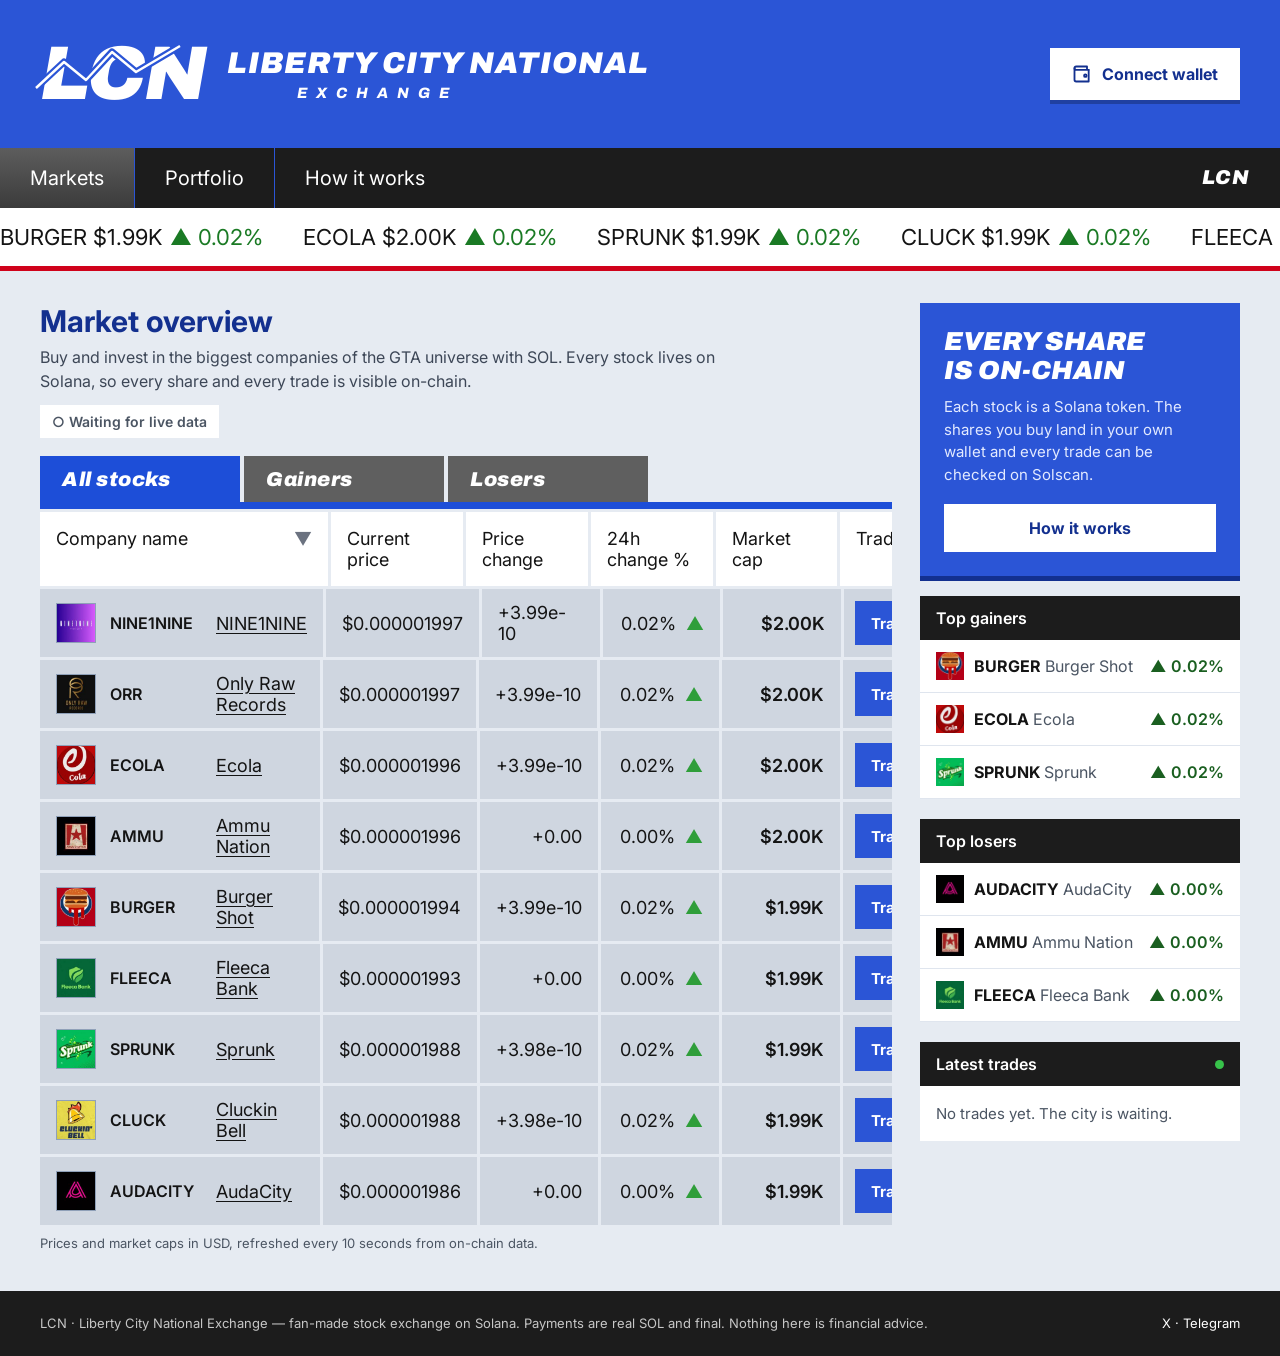
==== index.html @ c4ceb6a9 "LCN – Liberty City National Exchange: first version of the site Markets with live prices and market " ====
<!doctype html>
<html lang="en">
<head>
<meta charset="utf-8">
<meta name="viewport" content="width=device-width, initial-scale=1">
<title>LCN – Liberty City National Exchange</title>
<meta name="description" content="Buy and invest in the biggest companies of the GTA universe with SOL. Every stock lives on Solana.">
<link rel="icon" href="logos/fleeca.png">
<link rel="stylesheet" href="style.css">
</head>
<body>
<div class="page">
  <div id="chrome-top"></div>

  <div class="ticker"><div class="ticker-track" id="ticker"></div></div>

  <main>
    <!-- Market list -->
    <div class="layout" id="list-view">
      <section class="col-main">
        <div style="margin-bottom:18px;display:flex;flex-wrap:wrap;justify-content:space-between;align-items:flex-end;gap:12px">
          <div>
            <h1 class="title">Market overview</h1>
            <p class="lead">Buy and invest in the biggest companies of the GTA universe with SOL. Every stock lives on Solana, so every share and every trade is visible on-chain.</p>
          </div>
          <span class="status" id="status">○ Waiting for live data</span>
        </div>
        <div class="tabs" role="tablist">
          <button type="button" class="tab active" data-tab="all" role="tab">All stocks</button>
          <button type="button" class="tab" data-tab="up" role="tab">Gainers</button>
          <button type="button" class="tab" data-tab="down" role="tab">Losers</button>
        </div>
        <div class="tabbar"></div>
        <div class="scroll">
          <div class="table">
            <div class="trow">
              <div class="th" style="display:flex;justify-content:space-between">Company name <span style="color:#6b7280" aria-hidden="true">▼</span></div>
              <div class="th">Current price</div>
              <div class="th">Price change</div>
              <div class="th">24h change %</div>
              <div class="th">Market cap</div>
              <div class="th">Trade</div>
            </div>
            <div id="rows" style="display:flex;flex-direction:column;gap:3px"></div>
          </div>
        </div>
        <p class="note">Prices and market caps in USD, refreshed every 10 seconds from on-chain data.</p>
      </section>

      <aside class="col-side">
        <div class="promo">
          <div class="arch" style="font-size:26px;line-height:1.1">EVERY SHARE<br>IS ON-CHAIN</div>
          <p>Each stock is a Solana token. The shares you buy land in your own wallet and every trade can be checked on Solscan.</p>
          <a href="how-it-works.html">How it works</a>
        </div>
        <div class="panel"><div class="panel-head">Top gainers</div><div id="gainers"></div></div>
        <div class="panel"><div class="panel-head">Top losers</div><div id="losers"></div></div>
        <div class="panel"><div class="panel-head">Latest trades <span class="dot" aria-hidden="true"></span></div><div class="panel-empty">No trades yet. The city is waiting.</div></div>
      </aside>
    </div>

    <!-- Stock detail -->
    <div id="detail-view" class="hidden">
      <button type="button" class="back" id="back">← Back to markets</button>
      <div class="stock-head">
        <img id="d-img" src="" alt="">
        <div style="flex:1 1 260px;min-width:0">
          <div style="display:flex;align-items:baseline;gap:14px;flex-wrap:wrap">
            <h1 class="arch" style="margin:0;font-size:40px;color:var(--blue-dark)" id="d-sym"></h1>
            <span style="font-size:22px" id="d-name"></span>
          </div>
          <div style="margin-top:6px;font-size:14px;color:var(--muted2)">Listed on LCN · traded on pump.fun</div>
        </div>
        <div style="text-align:right">
          <div style="font-size:34px;font-weight:700" id="d-price"></div>
          <div style="font-size:18px;font-weight:600" id="d-chg"></div>
        </div>
      </div>

      <div class="layout">
        <section class="col-main" style="display:flex;flex-direction:column;gap:24px">
          <div class="panel">
            <div class="chart-bar">
              <span>Share price (USD)</span>
              <div style="display:flex;gap:4px" id="ranges"></div>
            </div>
            <div class="chart-box">
              <div class="chart-label" style="top:22px" id="c-hi"></div>
              <div class="chart-label" style="bottom:40px" id="c-lo"></div>
              <svg viewBox="0 0 800 300" width="100%" height="300" preserveAspectRatio="none" role="img" aria-label="Share price chart">
                <g stroke="#d3dae4" stroke-width="1">
                  <line x1="0" y1="60" x2="800" y2="60"/><line x1="0" y1="120" x2="800" y2="120"/><line x1="0" y1="180" x2="800" y2="180"/><line x1="0" y1="240" x2="800" y2="240"/>
                  <line x1="160" y1="0" x2="160" y2="300"/><line x1="320" y1="0" x2="320" y2="300"/><line x1="480" y1="0" x2="480" y2="300"/><line x1="640" y1="0" x2="640" y2="300"/>
                </g>
                <polygon id="c-area" fill="#2b55d6" fill-opacity="0.12" points=""/>
                <polyline id="c-line" fill="none" stroke="#2b55d6" stroke-width="3" stroke-linejoin="round" vector-effect="non-scaling-stroke" points=""/>
              </svg>
              <div class="chart-foot"><span id="c-from"></span><span id="c-note"></span><span>now</span></div>
            </div>
          </div>

          <div class="panel">
            <div class="panel-head">On-chain</div>
            <div style="padding:16px;display:flex;flex-direction:column;gap:12px">
              <div style="font-size:13px;color:var(--muted)">Token address (CA)</div>
              <div class="ca-row"><code id="d-ca"></code><button type="button" id="copy">Copy</button></div>
              <div style="display:flex;gap:8px;flex-wrap:wrap">
                <a class="dark-link" id="d-solscan" target="_blank" rel="noopener">View on Solscan</a>
                <a class="dark-link" id="d-pump" target="_blank" rel="noopener">View on pump.fun</a>
              </div>
            </div>
          </div>
        </section>

        <aside class="col-side">
          <div class="panel">
            <div class="trade-tabs">
              <button type="button" class="trade-tab buy active" data-side="buy">BUY</button>
              <button type="button" class="trade-tab sell" data-side="sell">SELL</button>
            </div>
            <div class="trade-body">
              <div style="display:flex;justify-content:space-between;font-size:14px;color:var(--muted)"><span>You own</span><b style="color:var(--ink)" id="t-owned">Connect your wallet</b></div>
              <label for="t-amount" style="font-weight:600;font-size:15px" id="t-label">Amount to spend (SOL)</label>
              <input id="t-amount" class="input" type="text" inputmode="decimal" placeholder="0">
              <div class="quick" id="t-quick"></div>
              <button type="button" class="cta" id="t-cta">BUY</button>
              <span style="font-size:13px;color:var(--muted2)" id="t-hint">Connect Phantom to trade.</span>
            </div>
          </div>
          <div class="stats">
            <div class="stat"><small>Market cap</small><b id="d-mcap"></b></div>
            <div class="stat"><small>24h change</small><b id="d-chg2"></b></div>
          </div>
        </aside>
      </div>
    </div>
  </main>

  <div id="chrome-bottom"></div>
</div>

<script src="app.js"></script>
<script>
renderChrome('markets');

const RANGES = {
  '1H': { tf: 'minute', agg: 1, limit: 60, ms: 3600e3, label: '1 hour ago' },
  '1D': { tf: 'minute', agg: 15, limit: 96, ms: 86400e3, label: '24 hours ago' },
  '1W': { tf: 'hour', agg: 4, limit: 42, ms: 7 * 86400e3, label: '7 days ago' }
};
const state = { tab: 'all', selected: null, range: '1D', candles: [], side: 'buy', tradeMsg: '' };
const pools = {};
const $ = (id) => document.getElementById(id);

// ---------- market list ----------
function renderList() {
  let list = STOCKS.map((st) => {
    const d = LCN.data(st);
    return { st, d, fluct: d.price - d.price / (1 + d.chg / 100) };
  });
  if (state.tab === 'all') list.sort((a, b) => b.d.mcap - a.d.mcap);
  if (state.tab === 'up') list = list.filter((x) => x.d.chg > 0).sort((a, b) => b.d.chg - a.d.chg);
  if (state.tab === 'down') list = list.filter((x) => x.d.chg < 0).sort((a, b) => a.d.chg - b.d.chg);
  $('rows').innerHTML = list.length ? list.map(({ st, d, fluct }) => `
    <div class="trow body">
      <div class="td name"><img class="logo" src="${st.img}" alt=""><span class="sym">${st.sym}</span><button type="button" class="linkbtn" data-open="${st.ca}">${st.name}</button></div>
      <div class="td">${fmtPrice(d.price)}</div>
      <div class="td">${(fluct >= 0 ? '+' : '') + (Math.abs(fluct) < 0.01 ? fluct.toPrecision(3) : fluct.toFixed(4))}</div>
      <div class="td"><span>${fmtPct(d.chg)}</span><span style="color:${d.chg >= 0 ? '#2f9e3a' : '#d0021b'}" aria-hidden="true">${d.chg >= 0 ? '▲' : '▼'}</span></div>
      <div class="td" style="font-weight:600">${fmtUsd(d.mcap)}</div>
      <div class="td" style="justify-content:center;padding:8px"><button type="button" class="btn-blue" data-open="${st.ca}">Trade</button></div>
    </div>`).join('') : '<div class="td" style="justify-content:center;padding:28px;color:var(--muted)">No stocks in this list right now.</div>';

  const tick = STOCKS.map((st) => {
    const d = LCN.data(st);
    return `<span style="display:inline-flex;gap:8px;align-items:baseline"><span>${st.sym} ${fmtUsd(d.mcap)}</span><span style="color:${d.chg >= 0 ? '#1a7a24' : '#c4121f'}">${d.chg >= 0 ? '▲' : '▼'} ${Math.abs(d.chg).toFixed(2)}%</span></span>`;
  }).join('');
  $('ticker').innerHTML = tick + tick;

  const byChg = STOCKS.map((st) => ({ st, d: LCN.data(st) })).sort((a, b) => b.d.chg - a.d.chg);
  const side = (x) => `<div class="panel-row"><span style="display:flex;align-items:center;gap:10px;min-width:0"><img src="${x.st.img}" alt="" style="width:28px;height:28px;object-fit:cover"><span><b>${x.st.sym}</b> <span style="color:var(--muted2)">${x.st.name}</span></span></span><span style="color:${x.d.chg >= 0 ? 'var(--up)' : 'var(--down)'};font-weight:600;white-space:nowrap">${x.d.chg >= 0 ? '▲' : '▼'} ${Math.abs(x.d.chg).toFixed(2)}%</span></div>`;
  $('gainers').innerHTML = byChg.slice(0, 3).map(side).join('');
  $('losers').innerHTML = byChg.slice(-3).reverse().map(side).join('');

  const st = $('status');
  if (LCN.liveAt) { st.textContent = '● Live · updated ' + LCN.liveAt.toLocaleTimeString(); st.classList.add('live'); }
}

// ---------- stock detail ----------
async function loadChart() {
  const ca = state.selected;
  const r = RANGES[state.range];
  if (!ca) return;
  try {
    const G = 'https://api.geckoterminal.com/api/v2/networks/solana/';
    if (!pools[ca]) {
      const p = await (await fetch(G + 'tokens/' + ca + '/pools')).json();
      pools[ca] = p.data[0].attributes.address;
    }
    const o = await (await fetch(G + 'pools/' + pools[ca] + '/ohlcv/' + r.tf + '?aggregate=' + r.agg + '&limit=' + r.limit + '&token=base')).json();
    if (state.selected !== ca) return;
    state.candles = o.data.attributes.ohlcv_list.map((c) => [c[0] * 1000, c[4]]).reverse();
    renderDetail();
  } catch (e) { /* keep flat line */ }
}

function drawChart(price) {
  const r = RANGES[state.range];
  const now = Date.now(), start = now - r.ms;
  const inRange = state.candles.filter((c) => c[0] >= start);
  const before = state.candles.filter((c) => c[0] < start).pop();
  const first = before ? before[1] : (inRange.length ? inRange[0][1] : price);
  // a coin nobody traded still gets a flat line at its current price
  const pts = [[start, first]].concat(inRange, [[now, isNaN(price) ? first : price]]);
  const ys = pts.map((p) => p[1]);
  const hi = Math.max(...ys), lo = Math.min(...ys);
  const pad = (hi - lo) || hi * 0.02 || 1e-9;
  const top = hi + pad * 0.25, bottom = lo - pad * 0.25;
  const xy = pts.map((p) => [((p[0] - start) / r.ms) * 800, 285 - ((p[1] - bottom) / (top - bottom)) * 270]);
  const steps = [];
  xy.forEach((p, i) => { if (i) steps.push([p[0], xy[i - 1][1]]); steps.push(p); });
  const line = steps.map((p) => p[0].toFixed(1) + ',' + p[1].toFixed(1)).join(' ');
  $('c-line').setAttribute('points', line);
  $('c-area').setAttribute('points', '0,300 ' + line + ' 800,300');
  $('c-hi').textContent = 'High ' + fmtPrice(hi);
  $('c-lo').textContent = 'Low ' + fmtPrice(lo);
  $('c-from').textContent = r.label;
  $('c-note').textContent = inRange.length ? '' : 'No trades in this period, price unchanged';
}

function renderDetail() {
  const st = STOCKS.find((x) => x.ca === state.selected);
  if (!st) return;
  const d = LCN.data(st);
  $('d-img').src = st.img;
  $('d-sym').textContent = st.sym;
  $('d-name').textContent = st.name;
  $('d-price').textContent = fmtPrice(d.price);
  $('d-chg').textContent = fmtPct(d.chg, true) + ' (24h)';
  $('d-chg').style.color = d.chg >= 0 ? 'var(--up)' : 'var(--down)';
  $('d-mcap').textContent = fmtUsd(d.mcap);
  $('d-chg2').textContent = fmtPct(d.chg, true);
  $('d-ca').textContent = st.ca;
  $('d-solscan').href = 'https://solscan.io/token/' + st.ca;
  $('d-pump').href = 'https://pump.fun/coin/' + st.ca;
  $('ranges').innerHTML = Object.keys(RANGES).map((k) => `<button type="button" class="range${k === state.range ? ' active' : ''}" data-range="${k}">${k}</button>`).join('');
  drawChart(d.price);

  const buy = state.side === 'buy';
  document.querySelectorAll('.trade-tab').forEach((b) => b.classList.toggle('active', b.dataset.side === state.side));
  $('t-label').textContent = buy ? 'Amount to spend (SOL)' : 'Amount to sell (' + st.sym + ')';
  $('t-quick').innerHTML = (buy ? ['0.1', '0.5', '1', '5'] : ['25%', '50%', '75%', 'MAX']).map((q) => `<button type="button" data-quick="${q}">${q}</button>`).join('');
  $('t-cta').textContent = (buy ? 'BUY ' : 'SELL ') + st.sym;
  $('t-cta').classList.toggle('sell', !buy);
  $('t-owned').textContent = LCN.wallet ? '— ' + st.sym : 'Connect your wallet';
  $('t-hint').textContent = state.tradeMsg || (LCN.wallet ? 'You sign the trade in Phantom. Shares land in your wallet.' : 'Connect Phantom to trade.');
}

function openStock(ca) {
  state.selected = ca; state.candles = []; state.tradeMsg = '';
  $('list-view').classList.add('hidden');
  $('detail-view').classList.remove('hidden');
  $('copy').textContent = 'Copy';
  history.replaceState(null, '', '#' + ca);
  window.scrollTo(0, 0);
  renderDetail();
  loadChart();
}
function closeStock() {
  state.selected = null;
  $('detail-view').classList.add('hidden');
  $('list-view').classList.remove('hidden');
  history.replaceState(null, '', location.pathname);
  renderList();
}

document.addEventListener('click', (e) => {
  const t = e.target.closest('button');
  if (!t) return;
  if (t.dataset.tab) {
    state.tab = t.dataset.tab;
    document.querySelectorAll('.tab').forEach((b) => b.classList.toggle('active', b === t));
    renderList();
  }
  if (t.dataset.open) openStock(t.dataset.open);
  if (t.id === 'back') closeStock();
  if (t.dataset.range) { state.range = t.dataset.range; state.candles = []; renderDetail(); loadChart(); }
  if (t.dataset.side) { state.side = t.dataset.side; renderDetail(); }
  if (t.dataset.quick && /^[\d.]+$/.test(t.dataset.quick)) $('t-amount').value = t.dataset.quick;
  if (t.id === 'copy') { navigator.clipboard && navigator.clipboard.writeText($('d-ca').textContent); t.textContent = 'Copied'; }
  if (t.id === 't-cta') {
    if (!LCN.wallet) toggleWallet();
    else { state.tradeMsg = 'Trading opens soon on LCN.'; renderDetail(); }
  }
});

LCN.onUpdate(() => { renderList(); if (state.selected) renderDetail(); });
renderList();
refreshPrices();
setInterval(refreshPrices, 10000);
setInterval(() => { if (state.selected) loadChart(); }, 60000);
const fromHash = location.hash.slice(1);
if (STOCKS.some((s) => s.ca === fromHash)) openStock(fromHash);
</script>
</body>
</html>
---- style.css ----
@import url('https://fonts.googleapis.com/css2?family=Archivo:ital,wght@1,800;1,900&family=Inter:wght@400;500;600;700&display=swap');

:root {
  --blue: #2b55d6;
  --blue-dark: #13308f;
  --blue-tab: #1d4ed8;
  --red: #d0021b;
  --ink: #141414;
  --muted: #3d4757;
  --muted2: #4b5563;
  --bg: #e6ebf2;
  --cell: #cfd6e0;
  --black: #1c1c1c;
  --up: #1a5f20;
  --down: #a50d18;
}
* { box-sizing: border-box; }
body { margin: 0; background: var(--bg); color: var(--ink); font-family: Inter, Helvetica, Arial, sans-serif; }
a { color: inherit; text-decoration: none; }
button { font-family: inherit; }
.arch { font-family: Archivo, sans-serif; font-style: italic; font-weight: 900; }
.page { min-height: 100vh; display: flex; flex-direction: column; }

/* Header */
.header { background: var(--blue); padding: 36px 40px; display: flex; flex-wrap: wrap; align-items: center; justify-content: space-between; gap: 24px; }
.brand { display: flex; align-items: center; gap: 22px; color: #fff; }
.brand-mark { position: relative; font-size: 76px; line-height: 1; letter-spacing: -2px; }
.brand-mark svg { position: absolute; left: -6px; top: 6px; }
.brand-text { display: flex; flex-direction: column; gap: 6px; }
.brand-title { font-size: 30px; letter-spacing: 1px; }
.brand-sub { font-family: Archivo, sans-serif; font-style: italic; font-weight: 800; font-size: 15px; letter-spacing: 9px; padding-left: 70px; }
.wallet-btn { background: #fff; color: var(--blue-dark); border: none; padding: 0 22px; min-height: 52px; font-weight: 700; font-size: 16px; cursor: pointer; box-shadow: 0 4px 0 rgba(0,0,0,.25); display: flex; align-items: center; gap: 10px; }

/* Nav */
.nav { background: var(--black); display: flex; flex-wrap: wrap; align-items: stretch; }
.nav a { padding: 18px 30px; font-size: 20px; color: #fff; border-right: 1px solid var(--blue); }
.nav a:hover { background: #3a3a3a; }
.nav a.active { background: linear-gradient(#5d5d5d, #3b3b3b); }
.nav .nav-brand { margin-left: auto; padding: 18px 30px; font-size: 20px; color: #fff; letter-spacing: 1px; }
.redline { height: 5px; background: var(--red); }

/* Ticker */
.ticker { background: #fff; border-bottom: 5px solid var(--red); overflow: hidden; padding: 16px 0; }
.ticker-track { display: flex; gap: 40px; width: max-content; white-space: nowrap; font-size: 22px; animation: ticker 40s linear infinite; }
@keyframes ticker { from { transform: translateX(0); } to { transform: translateX(-50%); } }

main { flex: 1 0 auto; padding: 32px 40px 40px; }
.layout { display: flex; flex-wrap: wrap; gap: 28px; align-items: flex-start; }
.col-main { flex: 999 1 640px; min-width: 0; }
.col-side { flex: 1 1 320px; min-width: 0; display: flex; flex-direction: column; gap: 20px; }
h1.title { margin: 0; font-size: 30px; font-weight: 700; color: var(--blue-dark); }
.lead { margin: 6px 0 0; font-size: 16px; line-height: 1.5; color: var(--muted); max-width: 680px; }
.status { font-size: 14px; font-weight: 600; background: #fff; padding: 8px 12px; color: var(--muted2); }
.status.live { color: var(--up); }

/* Tabs */
.tabs { display: flex; gap: 4px; flex-wrap: wrap; }
.tab { min-width: 200px; min-height: 46px; padding: 0 22px; border: none; cursor: pointer; text-align: left; font-family: Archivo, sans-serif; font-style: italic; font-weight: 900; font-size: 20px; letter-spacing: .5px; background: #5f5f5f; color: #fff; }
.tab.active { background: var(--blue-tab); }
.tabbar { height: 7px; background: var(--blue-tab); }

/* Table */
.scroll { overflow-x: auto; }
.table { min-width: 900px; display: flex; flex-direction: column; gap: 3px; padding-top: 3px; }
.trow { display: grid; grid-template-columns: 2.6fr 1.2fr 1.1fr 1.1fr 1.1fr 0.9fr; gap: 3px; }
.th { background: #fff; padding: 16px; font-size: 18px; }
.td { background: var(--cell); padding: 12px 16px; font-size: 18px; display: flex; align-items: center; justify-content: flex-end; gap: 10px; }
.td.name { justify-content: flex-start; gap: 14px; }
.trow.body:hover .td { background: #9db0c9; }
.logo { width: 40px; height: 40px; flex: 0 0 40px; object-fit: cover; border: 1px solid #8fa0b8; }
.sym { min-width: 92px; font-weight: 600; font-size: 16px; }
.linkbtn { background: none; border: none; padding: 0; min-height: 44px; font: inherit; color: var(--ink); cursor: pointer; text-align: left; text-decoration: underline; text-underline-offset: 3px; }
.btn-blue { background: var(--blue); color: #fff; border: none; font-weight: 700; font-size: 15px; padding: 0 16px; min-height: 44px; cursor: pointer; }
.note { margin: 10px 0 0; font-size: 13px; color: var(--muted2); }

/* Panels */
.panel { background: #fff; }
.panel-head { background: var(--black); color: #fff; padding: 12px 16px; font-weight: 600; font-size: 16px; display: flex; justify-content: space-between; align-items: center; }
.panel-row { display: flex; justify-content: space-between; align-items: center; gap: 10px; padding: 12px 16px; border-bottom: 1px solid #dfe5ee; font-size: 16px; }
.panel-empty { padding: 18px 16px; font-size: 15px; color: var(--muted2); }
.promo { background: var(--blue); color: #fff; padding: 24px; box-shadow: 0 5px 0 var(--blue-dark); }
.promo p { margin: 12px 0 18px; font-size: 15px; line-height: 1.5; color: #e3eaff; }
.promo a { display: block; text-align: center; background: #fff; color: var(--blue-dark); font-weight: 700; font-size: 16px; padding: 14px; }
.dot { width: 9px; height: 9px; border-radius: 50%; background: #37c24a; }

/* Detail */
.hidden { display: none !important; }
.back { background: none; border: none; padding: 8px 0; min-height: 44px; color: var(--blue-tab); font-weight: 600; font-size: 16px; cursor: pointer; }
.stock-head { background: #fff; padding: 22px 24px; display: flex; flex-wrap: wrap; align-items: center; gap: 22px; margin: 8px 0 24px; }
.stock-head img { width: 76px; height: 76px; object-fit: cover; border: 1px solid #8fa0b8; }
.chart-bar { display: flex; flex-wrap: wrap; justify-content: space-between; align-items: center; gap: 10px; background: var(--black); padding: 8px 8px 8px 16px; color: #fff; font-weight: 600; }
.range { min-width: 52px; min-height: 40px; border: none; cursor: pointer; font-weight: 600; font-size: 14px; background: #4a4a4a; color: #fff; }
.range.active { background: var(--blue-tab); }
.chart-box { position: relative; padding: 18px 18px 10px; background: #f4f6fa; }
.chart-label { position: absolute; left: 26px; font-size: 13px; color: var(--muted); background: rgba(255,255,255,.85); padding: 2px 6px; }
.chart-foot { display: flex; justify-content: space-between; font-size: 13px; color: var(--muted2); padding-top: 6px; }
.trade-tabs { display: grid; grid-template-columns: repeat(2, minmax(0, 1fr)); }
.trade-tab { min-height: 54px; border: none; cursor: pointer; font-family: Archivo, sans-serif; font-style: italic; font-weight: 900; font-size: 20px; background: #5f5f5f; color: #fff; }
.trade-tab.buy.active { background: #1a7a24; }
.trade-tab.sell.active { background: #c4121f; }
.trade-body { padding: 20px; display: flex; flex-direction: column; gap: 14px; }
.input { width: 100%; border: 2px solid #8fa0b8; background: #fff; padding: 12px 14px; font: 600 20px Inter, sans-serif; color: var(--ink); }
.input:focus { outline: none; border-color: var(--blue); }
.quick { display: flex; flex-wrap: wrap; gap: 6px; }
.quick button { flex: 1 1 60px; min-height: 44px; border: 2px solid #8fa0b8; background: #fff; font-weight: 600; font-size: 14px; color: var(--ink); cursor: pointer; }
.cta { min-height: 56px; border: none; cursor: pointer; font-family: Archivo, sans-serif; font-style: italic; font-weight: 900; font-size: 22px; color: #fff; background: #1a7a24; box-shadow: 0 5px 0 #0d4413; }
.cta.sell { background: #c4121f; box-shadow: 0 5px 0 #7a0010; }
.stats { display: grid; grid-template-columns: repeat(2, minmax(0, 1fr)); gap: 3px; }
.stat { background: #fff; padding: 14px 16px; }
.stat small { display: block; font-size: 13px; color: var(--muted); }
.stat b { font-size: 20px; }
.ca-row { display: flex; gap: 6px; }
.ca-row code { flex: 1 1 auto; min-width: 0; background: #eef2f8; padding: 12px; font-size: 14px; overflow: hidden; text-overflow: ellipsis; white-space: nowrap; }
.ca-row button { min-width: 76px; border: 2px solid #8fa0b8; background: #fff; cursor: pointer; font-weight: 600; font-size: 14px; color: var(--blue-dark); }
.dark-link { flex: 1 1 160px; text-align: center; background: var(--black); color: #fff; font-weight: 700; font-size: 15px; padding: 13px; }

/* How it works / portfolio */
.card { background: #fff; padding: 32px; }
.steps { display: grid; grid-template-columns: repeat(auto-fit, minmax(240px, 1fr)); gap: 3px; padding-top: 3px; }
.step { background: #fff; padding: 26px 24px; display: flex; flex-direction: column; gap: 12px; }
.step .n { width: 52px; height: 52px; display: flex; align-items: center; justify-content: center; background: var(--blue); color: #fff; font-size: 26px; }
.step h2 { margin: 0; font-size: 21px; color: var(--blue-dark); }
.step p, .faq p { margin: 0; font-size: 16px; line-height: 1.6; color: #2b2f36; }
.faq-item { padding: 18px 20px; border-bottom: 3px solid var(--bg); }
.faq-item h3 { margin: 0 0 6px; font-size: 17px; }
.flow { display: flex; flex-wrap: wrap; align-items: center; gap: 14px; }
.flow > div { flex: 1 1 200px; padding: 18px 20px; text-align: center; }
.kpis { display: grid; grid-template-columns: repeat(auto-fit, minmax(220px, 1fr)); gap: 3px; }
.kpi { background: #fff; padding: 18px 20px; }
.kpi small { font-size: 14px; color: var(--muted); }
.kpi b { display: block; font-size: 28px; margin-top: 4px; }
.kpi.blue { background: var(--blue); color: #fff; }
.kpi.blue small { color: #e3eaff; }

footer { background: var(--black); color: #c7c7c7; padding: 22px 40px; font-size: 13px; line-height: 1.6; display: flex; flex-wrap: wrap; justify-content: space-between; gap: 12px; }

/* Modal */
.modal { position: fixed; inset: 0; background: rgba(10,20,50,.6); display: flex; align-items: center; justify-content: center; padding: 20px; z-index: 50; }
.modal-box { background: #fff; width: 100%; max-width: 440px; box-shadow: 0 8px 0 var(--blue-dark); }
.modal-head { background: var(--blue); color: #fff; padding: 14px 14px 14px 20px; display: flex; justify-content: space-between; align-items: center; font-size: 22px; }
.modal-head button { width: 44px; height: 44px; border: none; background: transparent; color: #fff; cursor: pointer; }
.modal-body { padding: 22px 20px 24px; display: flex; flex-direction: column; gap: 16px; }
.modal-body a { display: block; text-align: center; background: #ab9ff2; color: var(--ink); font-weight: 700; font-size: 17px; padding: 15px; }

@media (max-width: 640px) {
  .header, main, footer { padding-left: 18px; padding-right: 18px; }
  .brand-mark { font-size: 56px; }
  .brand-title { font-size: 22px; }
  .brand-sub { padding-left: 40px; }
  .nav a { padding: 14px 18px; font-size: 17px; }
}
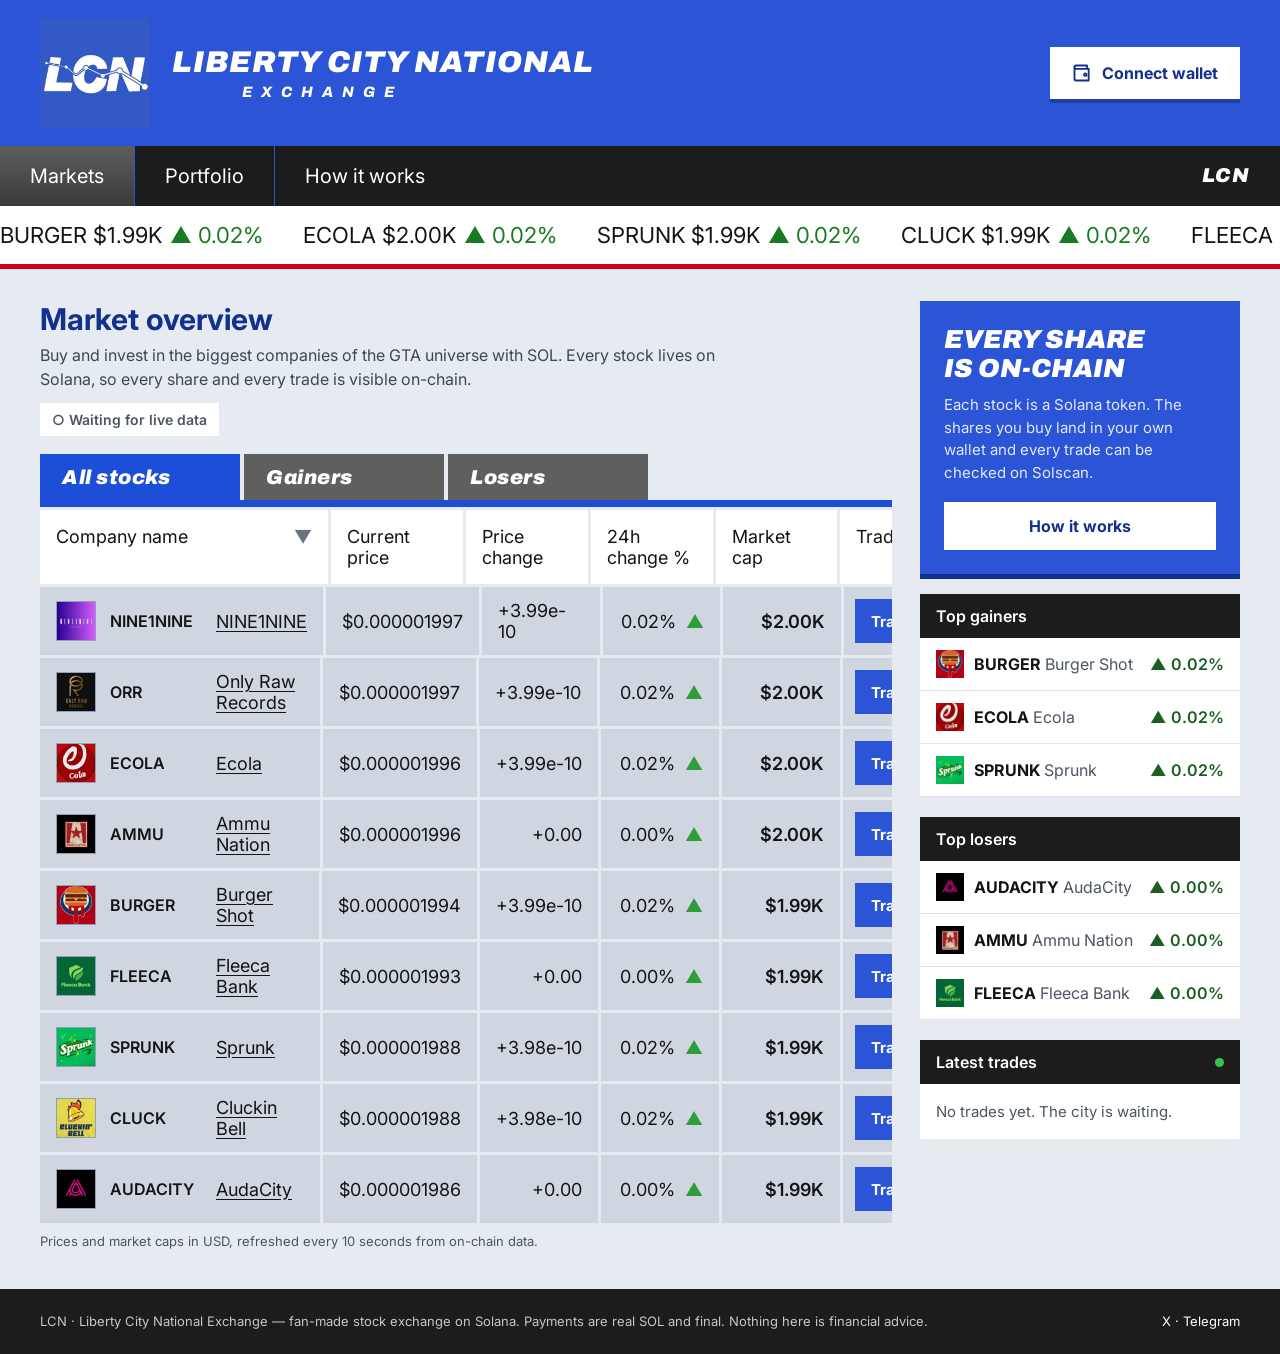
==== commit e6ae177b: "Use the LCN logo in the header and as the site icon Co-Authored-By: Claude Opus 5.5 <noreply@anthrop" ====
--- a/index.html
+++ b/index.html
@@ -5,7 +5,9 @@
 <meta name="viewport" content="width=device-width, initial-scale=1">
 <title>LCN – Liberty City National Exchange</title>
 <meta name="description" content="Buy and invest in the biggest companies of the GTA universe with SOL. Every stock lives on Solana.">
-<link rel="icon" href="logos/fleeca.png">
+<link rel="icon" href="logos/lcn.png">
+<link rel="apple-touch-icon" href="logos/lcn.png">
+<meta property="og:image" content="logos/lcn.png">
 <link rel="stylesheet" href="style.css">
 </head>
 <body>
--- a/style.css
+++ b/style.css
@@ -24,8 +24,7 @@
 /* Header */
 .header { background: var(--blue); padding: 36px 40px; display: flex; flex-wrap: wrap; align-items: center; justify-content: space-between; gap: 24px; }
 .brand { display: flex; align-items: center; gap: 22px; color: #fff; }
-.brand-mark { position: relative; font-size: 76px; line-height: 1; letter-spacing: -2px; }
-.brand-mark svg { position: absolute; left: -6px; top: 6px; }
+.brand-logo { width: 110px; height: 110px; margin: -18px 0; display: block; }
 .brand-text { display: flex; flex-direction: column; gap: 6px; }
 .brand-title { font-size: 30px; letter-spacing: 1px; }
 .brand-sub { font-family: Archivo, sans-serif; font-style: italic; font-weight: 800; font-size: 15px; letter-spacing: 9px; padding-left: 70px; }
@@ -144,7 +143,7 @@
 
 @media (max-width: 640px) {
   .header, main, footer { padding-left: 18px; padding-right: 18px; }
-  .brand-mark { font-size: 56px; }
+  .brand-logo { width: 80px; height: 80px; margin: -12px 0; }
   .brand-title { font-size: 22px; }
   .brand-sub { padding-left: 40px; }
   .nav a { padding: 14px 18px; font-size: 17px; }
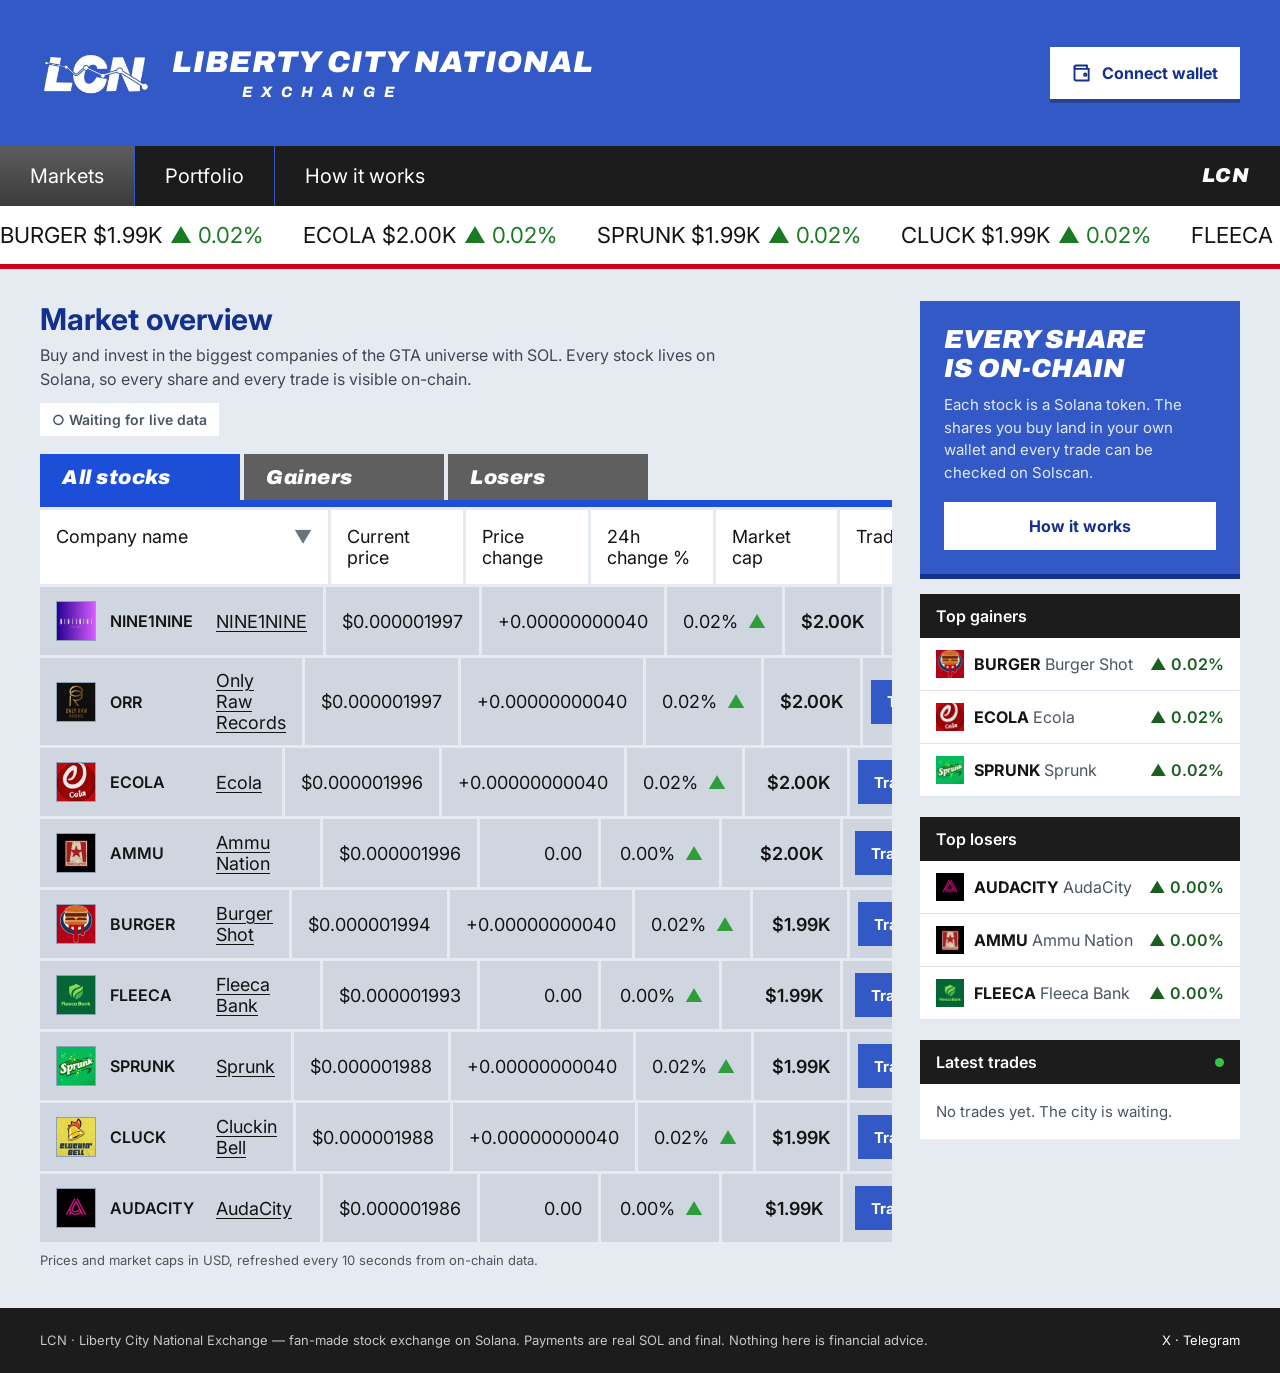
==== commit f13789dc: "Fix mobile layout, match header blue to the logo, readable price changes - Phone: compact header, sc" ====
--- a/index.html
+++ b/index.html
@@ -34,7 +34,7 @@
         </div>
         <div class="tabbar"></div>
         <div class="scroll">
-          <div class="table">
+          <div class="table stocks">
             <div class="trow">
               <div class="th" style="display:flex;justify-content:space-between">Company name <span style="color:#6b7280" aria-hidden="true">▼</span></div>
               <div class="th">Current price</div>
@@ -94,8 +94,8 @@
                   <line x1="0" y1="60" x2="800" y2="60"/><line x1="0" y1="120" x2="800" y2="120"/><line x1="0" y1="180" x2="800" y2="180"/><line x1="0" y1="240" x2="800" y2="240"/>
                   <line x1="160" y1="0" x2="160" y2="300"/><line x1="320" y1="0" x2="320" y2="300"/><line x1="480" y1="0" x2="480" y2="300"/><line x1="640" y1="0" x2="640" y2="300"/>
                 </g>
-                <polygon id="c-area" fill="#2b55d6" fill-opacity="0.12" points=""/>
-                <polyline id="c-line" fill="none" stroke="#2b55d6" stroke-width="3" stroke-linejoin="round" vector-effect="non-scaling-stroke" points=""/>
+                <polygon id="c-area" fill="#3359c6" fill-opacity="0.12" points=""/>
+                <polyline id="c-line" fill="none" stroke="#3359c6" stroke-width="3" stroke-linejoin="round" vector-effect="non-scaling-stroke" points=""/>
               </svg>
               <div class="chart-foot"><span id="c-from"></span><span id="c-note"></span><span>now</span></div>
             </div>
@@ -167,7 +167,7 @@
     <div class="trow body">
       <div class="td name"><img class="logo" src="${st.img}" alt=""><span class="sym">${st.sym}</span><button type="button" class="linkbtn" data-open="${st.ca}">${st.name}</button></div>
       <div class="td">${fmtPrice(d.price)}</div>
-      <div class="td">${(fluct >= 0 ? '+' : '') + (Math.abs(fluct) < 0.01 ? fluct.toPrecision(3) : fluct.toFixed(4))}</div>
+      <div class="td">${fmtChange(fluct)}</div>
       <div class="td"><span>${fmtPct(d.chg)}</span><span style="color:${d.chg >= 0 ? '#2f9e3a' : '#d0021b'}" aria-hidden="true">${d.chg >= 0 ? '▲' : '▼'}</span></div>
       <div class="td" style="font-weight:600">${fmtUsd(d.mcap)}</div>
       <div class="td" style="justify-content:center;padding:8px"><button type="button" class="btn-blue" data-open="${st.ca}">Trade</button></div>
--- a/style.css
+++ b/style.css
@@ -1,7 +1,7 @@
 @import url('https://fonts.googleapis.com/css2?family=Archivo:ital,wght@1,800;1,900&family=Inter:wght@400;500;600;700&display=swap');
 
 :root {
-  --blue: #2b55d6;
+  --blue: #3359c6;
   --blue-dark: #13308f;
   --blue-tab: #1d4ed8;
   --red: #d0021b;
@@ -141,10 +141,43 @@
 .modal-body { padding: 22px 20px 24px; display: flex; flex-direction: column; gap: 16px; }
 .modal-body a { display: block; text-align: center; background: #ab9ff2; color: var(--ink); font-weight: 700; font-size: 17px; padding: 15px; }
 
-@media (max-width: 640px) {
-  .header, main, footer { padding-left: 18px; padding-right: 18px; }
-  .brand-logo { width: 80px; height: 80px; margin: -12px 0; }
-  .brand-title { font-size: 22px; }
-  .brand-sub { padding-left: 40px; }
-  .nav a { padding: 14px 18px; font-size: 17px; }
+@media (max-width: 760px) {
+  .header { padding: 14px 16px; flex-wrap: nowrap; gap: 12px; }
+  .brand { gap: 10px; min-width: 0; }
+  .brand-logo { width: 64px; height: 64px; margin: -6px 0; flex: 0 0 64px; }
+  .brand-title { font-size: 16px; letter-spacing: 0; }
+  .brand-sub { font-size: 11px; letter-spacing: 5px; padding-left: 18px; }
+  .wallet-btn { min-height: 44px; padding: 0 12px; font-size: 14px; flex: 0 0 auto; }
+  .wallet-btn svg { display: none; }
+  .nav { flex-wrap: nowrap; overflow-x: auto; }
+  .nav a { padding: 14px 16px; font-size: 16px; white-space: nowrap; }
+  .nav .nav-brand { display: none; }
+  .ticker { padding: 10px 0; }
+  .ticker-track { font-size: 16px; gap: 28px; }
+  main { padding: 20px 14px 28px; }
+  footer { padding: 18px 16px; }
+  h1.title { font-size: 24px; }
+  .tabs { flex-wrap: nowrap; gap: 3px; }
+  .tab { min-width: 0; flex: 1 1 0; font-size: 15px; padding: 0 8px; text-align: center; }
+
+  /* stock table becomes a compact list: company | 24h | market cap */
+  .stocks { min-width: 0; }
+  .stocks .trow { grid-template-columns: minmax(0, 1fr) 76px 84px; }
+  .stocks .trow > :nth-child(2), .stocks .trow > :nth-child(3), .stocks .trow > :nth-child(6) { display: none; }
+  .stocks .th { padding: 10px 8px; font-size: 13px; }
+  .stocks .th:first-child span { display: none; }
+  .stocks .td { padding: 10px 8px; font-size: 14px; gap: 4px; }
+  .table:not(.stocks) { min-width: 760px; }
+  .td.name { gap: 10px; }
+  .logo { width: 34px; height: 34px; flex-basis: 34px; }
+  .sym { display: none; }
+  .linkbtn { font-weight: 600; text-decoration: none; }
+
+  .stock-head { padding: 16px; gap: 14px; }
+  .stock-head img { width: 56px; height: 56px; }
+  .stock-head h1 { font-size: 30px !important; }
+  .stock-head > div:last-child { text-align: left !important; flex: 1 1 100%; }
+  .chart-box svg { height: 220px; }
+  .card { padding: 22px 18px; }
+  .flow svg { transform: rotate(90deg); margin: 0 auto; }
 }
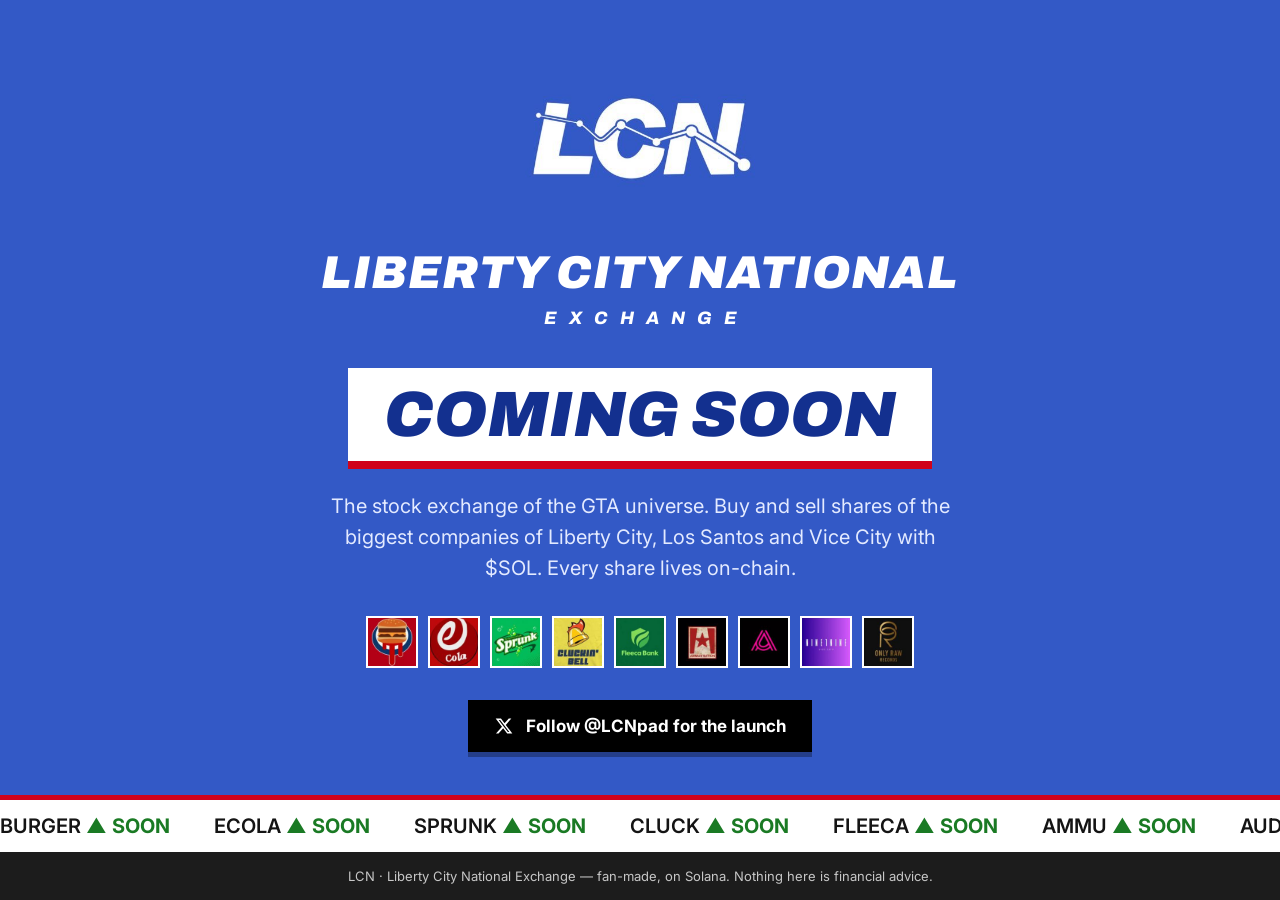
==== commit 0dd3780d: "Coming soon page at the root, full site moved to /app/ The public URL now shows a coming soon page (" ====
--- a/index.html
+++ b/index.html
@@ -3,306 +3,79 @@
 <head>
 <meta charset="utf-8">
 <meta name="viewport" content="width=device-width, initial-scale=1">
-<title>LCN – Liberty City National Exchange</title>
-<meta name="description" content="Buy and invest in the biggest companies of the GTA universe with SOL. Every stock lives on Solana.">
-<link rel="icon" href="logos/lcn.png">
-<link rel="apple-touch-icon" href="logos/lcn.png">
-<meta property="og:image" content="logos/lcn.png">
-<link rel="stylesheet" href="style.css">
+<title>LCN – Liberty City National Exchange · Coming soon</title>
+<meta name="description" content="The stock exchange of the GTA universe. Invest in the biggest companies of Liberty City, Los Santos and Vice City with $SOL. Coming soon.">
+<link rel="icon" href="lcn.png">
+<link rel="apple-touch-icon" href="lcn.png">
+<meta property="og:title" content="LCN – Liberty City National Exchange">
+<meta property="og:description" content="The stock exchange of the GTA universe. Invest in the biggest companies with $SOL. Coming soon.">
+<meta property="og:image" content="https://lcnpad.netlify.app/lcn.png">
+<meta property="og:url" content="https://lcnpad.netlify.app/">
+<meta name="twitter:card" content="summary">
+<meta name="twitter:site" content="@LCNpad">
+<link rel="preconnect" href="https://fonts.googleapis.com">
+<link href="https://fonts.googleapis.com/css2?family=Archivo:ital,wght@1,800;1,900&family=Inter:wght@400;500;600;700&display=swap" rel="stylesheet">
+<style>
+  * { box-sizing: border-box; }
+  html, body { margin: 0; height: 100%; }
+  body { background: #3359c6; color: #fff; font-family: Inter, Helvetica, Arial, sans-serif; display: flex; flex-direction: column; min-height: 100vh; }
+  a { color: inherit; text-decoration: none; }
+  .arch { font-family: Archivo, sans-serif; font-style: italic; font-weight: 900; }
+  main { flex: 1 0 auto; display: flex; flex-direction: column; align-items: center; justify-content: center; text-align: center; padding: 48px 20px 40px; gap: 18px; }
+  .logo { width: 230px; height: 230px; margin: -30px 0 -20px; }
+  .name { font-size: clamp(26px, 5vw, 46px); letter-spacing: 1px; line-height: 1.05; }
+  .sub { font-family: Archivo, sans-serif; font-style: italic; font-weight: 800; font-size: clamp(13px, 2vw, 18px); letter-spacing: 12px; padding-left: 12px; margin-top: -8px; }
+  .soon { display: inline-block; background: #fff; color: #13308f; font-size: clamp(30px, 7vw, 64px); padding: 12px 36px; box-shadow: 0 8px 0 #d0021b; margin: 22px 0 12px; animation: pulse 2.4s ease-in-out infinite; }
+  @keyframes pulse { 0%, 100% { transform: scale(1); } 50% { transform: scale(1.04); } }
+  .tag { max-width: 620px; font-size: clamp(16px, 2.2vw, 20px); line-height: 1.55; color: #e3eaff; margin: 0; }
+  .companies { display: flex; flex-wrap: wrap; justify-content: center; gap: 10px; margin: 14px 0 6px; max-width: 640px; }
+  .companies img { width: 52px; height: 52px; object-fit: cover; border: 2px solid rgba(255,255,255,.85); background: #fff; }
+  .x { display: inline-flex; align-items: center; gap: 12px; background: #000; color: #fff; font-weight: 700; font-size: 17px; padding: 15px 26px; min-height: 52px; box-shadow: 0 5px 0 rgba(0,0,0,.3); margin-top: 8px; }
+  .x:hover { background: #222; }
+  .ticker { background: #fff; color: #141414; border-top: 5px solid #d0021b; overflow: hidden; padding: 14px 0; }
+  .track { display: flex; gap: 44px; width: max-content; white-space: nowrap; font-size: 20px; font-weight: 600; animation: scroll 36s linear infinite; }
+  .track span b { color: #1a7a24; }
+  @keyframes scroll { from { transform: translateX(0); } to { transform: translateX(-50%); } }
+  footer { background: #1c1c1c; color: #c7c7c7; font-size: 13px; text-align: center; padding: 16px 20px; }
+  @media (prefers-reduced-motion: reduce) { .soon, .track { animation: none; } }
+  @media (max-width: 480px) { .logo { width: 170px; height: 170px; } .companies img { width: 42px; height: 42px; } }
+</style>
 </head>
 <body>
-<div class="page">
-  <div id="chrome-top"></div>
+<main>
+  <img class="logo" src="lcn.png" alt="LCN">
+  <div class="name arch">LIBERTY CITY NATIONAL</div>
+  <div class="sub">EXCHANGE</div>
+  <div class="soon arch">COMING SOON</div>
+  <p class="tag">The stock exchange of the GTA universe. Buy and sell shares of the biggest companies of Liberty City, Los Santos and Vice City with $SOL. Every share lives on-chain.</p>
+  <div class="companies" aria-label="Companies listing on LCN">
+    <img src="app/logos/burger.png" alt="Burger Shot">
+    <img src="app/logos/ecola.png" alt="eCola">
+    <img src="app/logos/sprunk.png" alt="Sprunk">
+    <img src="app/logos/cluck.png" alt="Cluckin' Bell">
+    <img src="app/logos/fleeca.png" alt="Fleeca Bank">
+    <img src="app/logos/ammu.png" alt="Ammu-Nation">
+    <img src="app/logos/audacity.png" alt="AudaCity">
+    <img src="app/logos/nine1nine.png" alt="NINE1NINE">
+    <img src="app/logos/orr.png" alt="Only Raw Records">
+  </div>
+  <a class="x" href="https://x.com/LCNpad" target="_blank" rel="noopener">
+    <svg width="20" height="20" viewBox="0 0 24 24" fill="currentColor" aria-hidden="true"><path d="M17.75 3h3.07l-6.7 7.66L22 21h-6.17l-4.83-6.32L5.47 21H2.4l7.17-8.2L2 3h6.33l4.37 5.77L17.75 3zm-1.08 16.2h1.7L7.4 4.73H5.58L16.67 19.2z"/></svg>
+    Follow @LCNpad for the launch
+  </a>
+</main>
 
-  <div class="ticker"><div class="ticker-track" id="ticker"></div></div>
+<div class="ticker" aria-hidden="true">
+  <div class="track" id="track"></div>
+</div>
+<footer>LCN · Liberty City National Exchange — fan-made, on Solana. Nothing here is financial advice.</footer>
 
-  <main>
-    <!-- Market list -->
-    <div class="layout" id="list-view">
-      <section class="col-main">
-        <div style="margin-bottom:18px;display:flex;flex-wrap:wrap;justify-content:space-between;align-items:flex-end;gap:12px">
-          <div>
-            <h1 class="title">Market overview</h1>
-            <p class="lead">Buy and invest in the biggest companies of the GTA universe with SOL. Every stock lives on Solana, so every share and every trade is visible on-chain.</p>
-          </div>
-          <span class="status" id="status">○ Waiting for live data</span>
-        </div>
-        <div class="tabs" role="tablist">
-          <button type="button" class="tab active" data-tab="all" role="tab">All stocks</button>
-          <button type="button" class="tab" data-tab="up" role="tab">Gainers</button>
-          <button type="button" class="tab" data-tab="down" role="tab">Losers</button>
-        </div>
-        <div class="tabbar"></div>
-        <div class="scroll">
-          <div class="table stocks">
-            <div class="trow">
-              <div class="th" style="display:flex;justify-content:space-between">Company name <span style="color:#6b7280" aria-hidden="true">▼</span></div>
-              <div class="th">Current price</div>
-              <div class="th">Price change</div>
-              <div class="th">24h change %</div>
-              <div class="th">Market cap</div>
-              <div class="th">Trade</div>
-            </div>
-            <div id="rows" style="display:flex;flex-direction:column;gap:3px"></div>
-          </div>
-        </div>
-        <p class="note">Prices and market caps in USD, refreshed every 10 seconds from on-chain data.</p>
-      </section>
-
-      <aside class="col-side">
-        <div class="promo">
-          <div class="arch" style="font-size:26px;line-height:1.1">EVERY SHARE<br>IS ON-CHAIN</div>
-          <p>Each stock is a Solana token. The shares you buy land in your own wallet and every trade can be checked on Solscan.</p>
-          <a href="how-it-works.html">How it works</a>
-        </div>
-        <div class="panel"><div class="panel-head">Top gainers</div><div id="gainers"></div></div>
-        <div class="panel"><div class="panel-head">Top losers</div><div id="losers"></div></div>
-        <div class="panel"><div class="panel-head">Latest trades <span class="dot" aria-hidden="true"></span></div><div class="panel-empty">No trades yet. The city is waiting.</div></div>
-      </aside>
-    </div>
-
-    <!-- Stock detail -->
-    <div id="detail-view" class="hidden">
-      <button type="button" class="back" id="back">← Back to markets</button>
-      <div class="stock-head">
-        <img id="d-img" src="" alt="">
-        <div style="flex:1 1 260px;min-width:0">
-          <div style="display:flex;align-items:baseline;gap:14px;flex-wrap:wrap">
-            <h1 class="arch" style="margin:0;font-size:40px;color:var(--blue-dark)" id="d-sym"></h1>
-            <span style="font-size:22px" id="d-name"></span>
-          </div>
-          <div style="margin-top:6px;font-size:14px;color:var(--muted2)">Listed on LCN · traded on pump.fun</div>
-        </div>
-        <div style="text-align:right">
-          <div style="font-size:34px;font-weight:700" id="d-price"></div>
-          <div style="font-size:18px;font-weight:600" id="d-chg"></div>
-        </div>
-      </div>
-
-      <div class="layout">
-        <section class="col-main" style="display:flex;flex-direction:column;gap:24px">
-          <div class="panel">
-            <div class="chart-bar">
-              <span>Share price (USD)</span>
-              <div style="display:flex;gap:4px" id="ranges"></div>
-            </div>
-            <div class="chart-box">
-              <div class="chart-label" style="top:22px" id="c-hi"></div>
-              <div class="chart-label" style="bottom:40px" id="c-lo"></div>
-              <svg viewBox="0 0 800 300" width="100%" height="300" preserveAspectRatio="none" role="img" aria-label="Share price chart">
-                <g stroke="#d3dae4" stroke-width="1">
-                  <line x1="0" y1="60" x2="800" y2="60"/><line x1="0" y1="120" x2="800" y2="120"/><line x1="0" y1="180" x2="800" y2="180"/><line x1="0" y1="240" x2="800" y2="240"/>
-                  <line x1="160" y1="0" x2="160" y2="300"/><line x1="320" y1="0" x2="320" y2="300"/><line x1="480" y1="0" x2="480" y2="300"/><line x1="640" y1="0" x2="640" y2="300"/>
-                </g>
-                <polygon id="c-area" fill="#3359c6" fill-opacity="0.12" points=""/>
-                <polyline id="c-line" fill="none" stroke="#3359c6" stroke-width="3" stroke-linejoin="round" vector-effect="non-scaling-stroke" points=""/>
-              </svg>
-              <div class="chart-foot"><span id="c-from"></span><span id="c-note"></span><span>now</span></div>
-            </div>
-          </div>
-
-          <div class="panel">
-            <div class="panel-head">On-chain</div>
-            <div style="padding:16px;display:flex;flex-direction:column;gap:12px">
-              <div style="font-size:13px;color:var(--muted)">Token address (CA)</div>
-              <div class="ca-row"><code id="d-ca"></code><button type="button" id="copy">Copy</button></div>
-              <div style="display:flex;gap:8px;flex-wrap:wrap">
-                <a class="dark-link" id="d-solscan" target="_blank" rel="noopener">View on Solscan</a>
-                <a class="dark-link" id="d-pump" target="_blank" rel="noopener">View on pump.fun</a>
-              </div>
-            </div>
-          </div>
-        </section>
-
-        <aside class="col-side">
-          <div class="panel">
-            <div class="trade-tabs">
-              <button type="button" class="trade-tab buy active" data-side="buy">BUY</button>
-              <button type="button" class="trade-tab sell" data-side="sell">SELL</button>
-            </div>
-            <div class="trade-body">
-              <div style="display:flex;justify-content:space-between;font-size:14px;color:var(--muted)"><span>You own</span><b style="color:var(--ink)" id="t-owned">Connect your wallet</b></div>
-              <label for="t-amount" style="font-weight:600;font-size:15px" id="t-label">Amount to spend (SOL)</label>
-              <input id="t-amount" class="input" type="text" inputmode="decimal" placeholder="0">
-              <div class="quick" id="t-quick"></div>
-              <button type="button" class="cta" id="t-cta">BUY</button>
-              <span style="font-size:13px;color:var(--muted2)" id="t-hint">Connect Phantom to trade.</span>
-            </div>
-          </div>
-          <div class="stats">
-            <div class="stat"><small>Market cap</small><b id="d-mcap"></b></div>
-            <div class="stat"><small>24h change</small><b id="d-chg2"></b></div>
-          </div>
-        </aside>
-      </div>
-    </div>
-  </main>
-
-  <div id="chrome-bottom"></div>
-</div>
-
-<script src="app.js"></script>
 <script>
-renderChrome('markets');
-
-const RANGES = {
-  '1H': { tf: 'minute', agg: 1, limit: 60, ms: 3600e3, label: '1 hour ago' },
-  '1D': { tf: 'minute', agg: 15, limit: 96, ms: 86400e3, label: '24 hours ago' },
-  '1W': { tf: 'hour', agg: 4, limit: 42, ms: 7 * 86400e3, label: '7 days ago' }
-};
-const state = { tab: 'all', selected: null, range: '1D', candles: [], side: 'buy', tradeMsg: '' };
-const pools = {};
-const $ = (id) => document.getElementById(id);
-
-// ---------- market list ----------
-function renderList() {
-  let list = STOCKS.map((st) => {
-    const d = LCN.data(st);
-    return { st, d, fluct: d.price - d.price / (1 + d.chg / 100) };
-  });
-  if (state.tab === 'all') list.sort((a, b) => b.d.mcap - a.d.mcap);
-  if (state.tab === 'up') list = list.filter((x) => x.d.chg > 0).sort((a, b) => b.d.chg - a.d.chg);
-  if (state.tab === 'down') list = list.filter((x) => x.d.chg < 0).sort((a, b) => a.d.chg - b.d.chg);
-  $('rows').innerHTML = list.length ? list.map(({ st, d, fluct }) => `
-    <div class="trow body">
-      <div class="td name"><img class="logo" src="${st.img}" alt=""><span class="sym">${st.sym}</span><button type="button" class="linkbtn" data-open="${st.ca}">${st.name}</button></div>
-      <div class="td">${fmtPrice(d.price)}</div>
-      <div class="td">${fmtChange(fluct)}</div>
-      <div class="td"><span>${fmtPct(d.chg)}</span><span style="color:${d.chg >= 0 ? '#2f9e3a' : '#d0021b'}" aria-hidden="true">${d.chg >= 0 ? '▲' : '▼'}</span></div>
-      <div class="td" style="font-weight:600">${fmtUsd(d.mcap)}</div>
-      <div class="td" style="justify-content:center;padding:8px"><button type="button" class="btn-blue" data-open="${st.ca}">Trade</button></div>
-    </div>`).join('') : '<div class="td" style="justify-content:center;padding:28px;color:var(--muted)">No stocks in this list right now.</div>';
-
-  const tick = STOCKS.map((st) => {
-    const d = LCN.data(st);
-    return `<span style="display:inline-flex;gap:8px;align-items:baseline"><span>${st.sym} ${fmtUsd(d.mcap)}</span><span style="color:${d.chg >= 0 ? '#1a7a24' : '#c4121f'}">${d.chg >= 0 ? '▲' : '▼'} ${Math.abs(d.chg).toFixed(2)}%</span></span>`;
-  }).join('');
-  $('ticker').innerHTML = tick + tick;
-
-  const byChg = STOCKS.map((st) => ({ st, d: LCN.data(st) })).sort((a, b) => b.d.chg - a.d.chg);
-  const side = (x) => `<div class="panel-row"><span style="display:flex;align-items:center;gap:10px;min-width:0"><img src="${x.st.img}" alt="" style="width:28px;height:28px;object-fit:cover"><span><b>${x.st.sym}</b> <span style="color:var(--muted2)">${x.st.name}</span></span></span><span style="color:${x.d.chg >= 0 ? 'var(--up)' : 'var(--down)'};font-weight:600;white-space:nowrap">${x.d.chg >= 0 ? '▲' : '▼'} ${Math.abs(x.d.chg).toFixed(2)}%</span></div>`;
-  $('gainers').innerHTML = byChg.slice(0, 3).map(side).join('');
-  $('losers').innerHTML = byChg.slice(-3).reverse().map(side).join('');
-
-  const st = $('status');
-  if (LCN.liveAt) { st.textContent = '● Live · updated ' + LCN.liveAt.toLocaleTimeString(); st.classList.add('live'); }
-}
-
-// ---------- stock detail ----------
-async function loadChart() {
-  const ca = state.selected;
-  const r = RANGES[state.range];
-  if (!ca) return;
-  try {
-    const G = 'https://api.geckoterminal.com/api/v2/networks/solana/';
-    if (!pools[ca]) {
-      const p = await (await fetch(G + 'tokens/' + ca + '/pools')).json();
-      pools[ca] = p.data[0].attributes.address;
-    }
-    const o = await (await fetch(G + 'pools/' + pools[ca] + '/ohlcv/' + r.tf + '?aggregate=' + r.agg + '&limit=' + r.limit + '&token=base')).json();
-    if (state.selected !== ca) return;
-    state.candles = o.data.attributes.ohlcv_list.map((c) => [c[0] * 1000, c[4]]).reverse();
-    renderDetail();
-  } catch (e) { /* keep flat line */ }
-}
-
-function drawChart(price) {
-  const r = RANGES[state.range];
-  const now = Date.now(), start = now - r.ms;
-  const inRange = state.candles.filter((c) => c[0] >= start);
-  const before = state.candles.filter((c) => c[0] < start).pop();
-  const first = before ? before[1] : (inRange.length ? inRange[0][1] : price);
-  // a coin nobody traded still gets a flat line at its current price
-  const pts = [[start, first]].concat(inRange, [[now, isNaN(price) ? first : price]]);
-  const ys = pts.map((p) => p[1]);
-  const hi = Math.max(...ys), lo = Math.min(...ys);
-  const pad = (hi - lo) || hi * 0.02 || 1e-9;
-  const top = hi + pad * 0.25, bottom = lo - pad * 0.25;
-  const xy = pts.map((p) => [((p[0] - start) / r.ms) * 800, 285 - ((p[1] - bottom) / (top - bottom)) * 270]);
-  const steps = [];
-  xy.forEach((p, i) => { if (i) steps.push([p[0], xy[i - 1][1]]); steps.push(p); });
-  const line = steps.map((p) => p[0].toFixed(1) + ',' + p[1].toFixed(1)).join(' ');
-  $('c-line').setAttribute('points', line);
-  $('c-area').setAttribute('points', '0,300 ' + line + ' 800,300');
-  $('c-hi').textContent = 'High ' + fmtPrice(hi);
-  $('c-lo').textContent = 'Low ' + fmtPrice(lo);
-  $('c-from').textContent = r.label;
-  $('c-note').textContent = inRange.length ? '' : 'No trades in this period, price unchanged';
-}
-
-function renderDetail() {
-  const st = STOCKS.find((x) => x.ca === state.selected);
-  if (!st) return;
-  const d = LCN.data(st);
-  $('d-img').src = st.img;
-  $('d-sym').textContent = st.sym;
-  $('d-name').textContent = st.name;
-  $('d-price').textContent = fmtPrice(d.price);
-  $('d-chg').textContent = fmtPct(d.chg, true) + ' (24h)';
-  $('d-chg').style.color = d.chg >= 0 ? 'var(--up)' : 'var(--down)';
-  $('d-mcap').textContent = fmtUsd(d.mcap);
-  $('d-chg2').textContent = fmtPct(d.chg, true);
-  $('d-ca').textContent = st.ca;
-  $('d-solscan').href = 'https://solscan.io/token/' + st.ca;
-  $('d-pump').href = 'https://pump.fun/coin/' + st.ca;
-  $('ranges').innerHTML = Object.keys(RANGES).map((k) => `<button type="button" class="range${k === state.range ? ' active' : ''}" data-range="${k}">${k}</button>`).join('');
-  drawChart(d.price);
-
-  const buy = state.side === 'buy';
-  document.querySelectorAll('.trade-tab').forEach((b) => b.classList.toggle('active', b.dataset.side === state.side));
-  $('t-label').textContent = buy ? 'Amount to spend (SOL)' : 'Amount to sell (' + st.sym + ')';
-  $('t-quick').innerHTML = (buy ? ['0.1', '0.5', '1', '5'] : ['25%', '50%', '75%', 'MAX']).map((q) => `<button type="button" data-quick="${q}">${q}</button>`).join('');
-  $('t-cta').textContent = (buy ? 'BUY ' : 'SELL ') + st.sym;
-  $('t-cta').classList.toggle('sell', !buy);
-  $('t-owned').textContent = LCN.wallet ? '— ' + st.sym : 'Connect your wallet';
-  $('t-hint').textContent = state.tradeMsg || (LCN.wallet ? 'You sign the trade in Phantom. Shares land in your wallet.' : 'Connect Phantom to trade.');
-}
-
-function openStock(ca) {
-  state.selected = ca; state.candles = []; state.tradeMsg = '';
-  $('list-view').classList.add('hidden');
-  $('detail-view').classList.remove('hidden');
-  $('copy').textContent = 'Copy';
-  history.replaceState(null, '', '#' + ca);
-  window.scrollTo(0, 0);
-  renderDetail();
-  loadChart();
-}
-function closeStock() {
-  state.selected = null;
-  $('detail-view').classList.add('hidden');
-  $('list-view').classList.remove('hidden');
-  history.replaceState(null, '', location.pathname);
-  renderList();
-}
-
-document.addEventListener('click', (e) => {
-  const t = e.target.closest('button');
-  if (!t) return;
-  if (t.dataset.tab) {
-    state.tab = t.dataset.tab;
-    document.querySelectorAll('.tab').forEach((b) => b.classList.toggle('active', b === t));
-    renderList();
-  }
-  if (t.dataset.open) openStock(t.dataset.open);
-  if (t.id === 'back') closeStock();
-  if (t.dataset.range) { state.range = t.dataset.range; state.candles = []; renderDetail(); loadChart(); }
-  if (t.dataset.side) { state.side = t.dataset.side; renderDetail(); }
-  if (t.dataset.quick && /^[\d.]+$/.test(t.dataset.quick)) $('t-amount').value = t.dataset.quick;
-  if (t.id === 'copy') { navigator.clipboard && navigator.clipboard.writeText($('d-ca').textContent); t.textContent = 'Copied'; }
-  if (t.id === 't-cta') {
-    if (!LCN.wallet) toggleWallet();
-    else { state.tradeMsg = 'Trading opens soon on LCN.'; renderDetail(); }
-  }
-});
-
-LCN.onUpdate(() => { renderList(); if (state.selected) renderDetail(); });
-renderList();
-refreshPrices();
-setInterval(refreshPrices, 10000);
-setInterval(() => { if (state.selected) loadChart(); }, 60000);
-const fromHash = location.hash.slice(1);
-if (STOCKS.some((s) => s.ca === fromHash)) openStock(fromHash);
+(function () {
+  var names = ['BURGER', 'ECOLA', 'SPRUNK', 'CLUCK', 'FLEECA', 'AMMU', 'AUDACITY', 'NINE1NINE', 'ORR'];
+  var one = names.map(function (n) { return '<span>' + n + ' <b>▲ SOON</b></span>'; }).join('');
+  document.getElementById('track').innerHTML = one + one;
+})();
 </script>
 </body>
 </html>
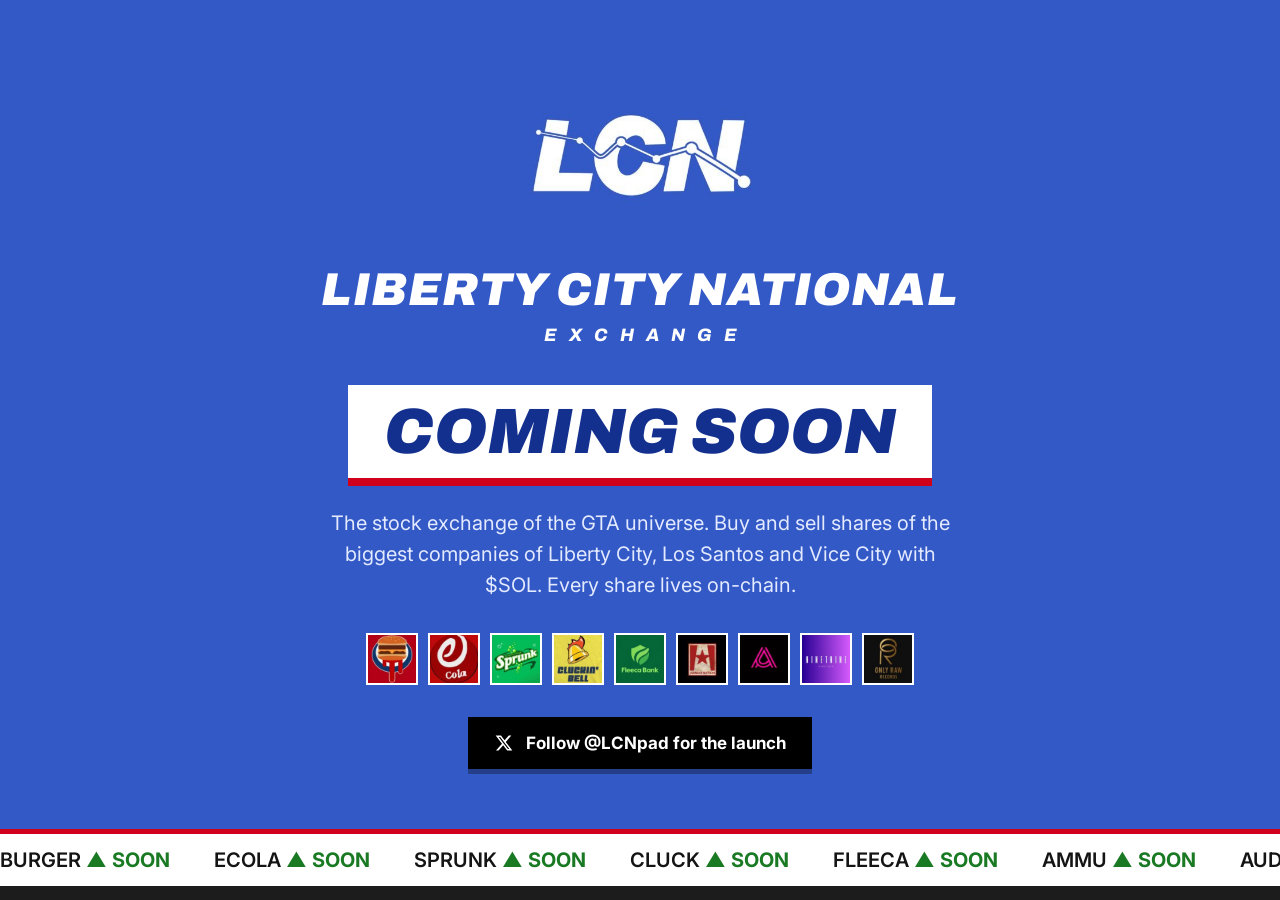
==== commit 18984dc8: "Coming soon: remove the footer text Co-Authored-By: Claude Opus 5.5 <noreply@anthropic.com> Claude-S" ====
--- a/index.html
+++ b/index.html
@@ -36,7 +36,7 @@
   .track { display: flex; gap: 44px; width: max-content; white-space: nowrap; font-size: 20px; font-weight: 600; animation: scroll 36s linear infinite; }
   .track span b { color: #1a7a24; }
   @keyframes scroll { from { transform: translateX(0); } to { transform: translateX(-50%); } }
-  footer { background: #1c1c1c; color: #c7c7c7; font-size: 13px; text-align: center; padding: 16px 20px; }
+  footer { background: #1c1c1c; height: 14px; }
   @media (prefers-reduced-motion: reduce) { .soon, .track { animation: none; } }
   @media (max-width: 480px) { .logo { width: 170px; height: 170px; } .companies img { width: 42px; height: 42px; } }
 </style>
@@ -68,7 +68,7 @@
 <div class="ticker" aria-hidden="true">
   <div class="track" id="track"></div>
 </div>
-<footer>LCN · Liberty City National Exchange — fan-made, on Solana. Nothing here is financial advice.</footer>
+<footer aria-hidden="true"></footer>
 
 <script>
 (function () {
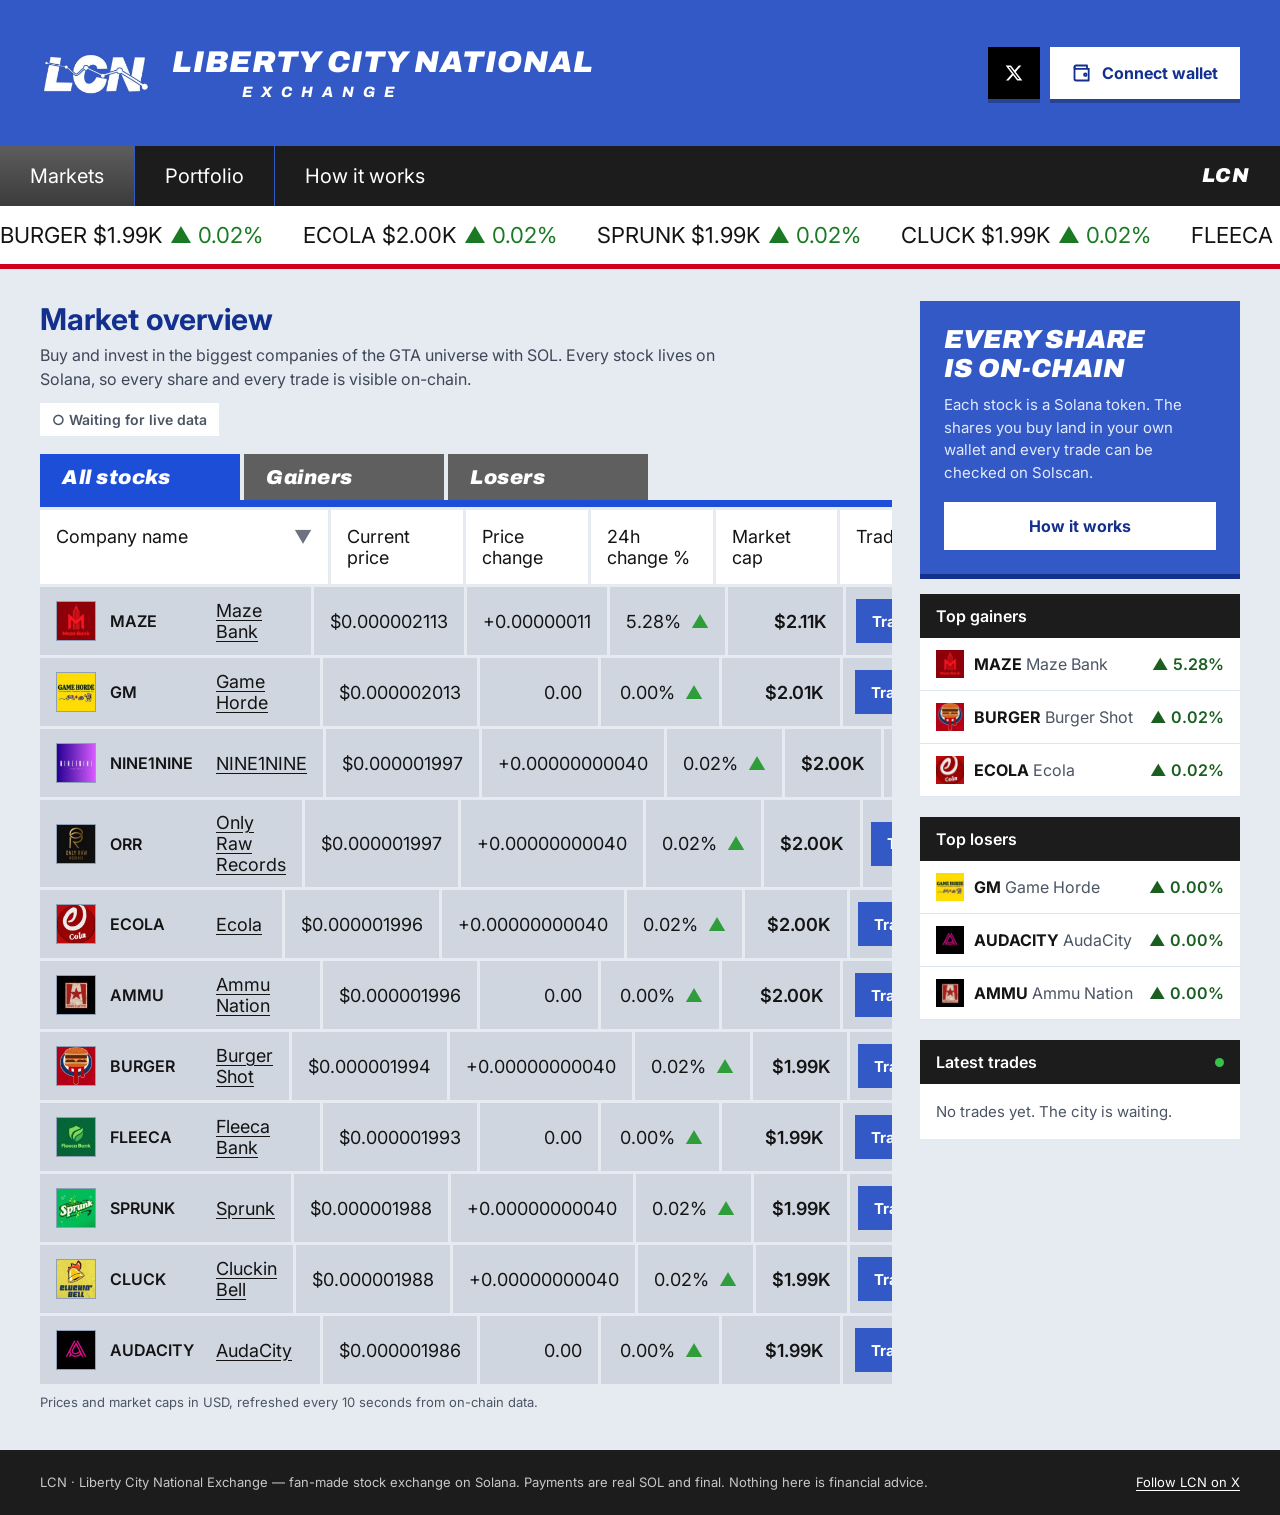
==== commit c74a0608: "Launch: full site at the main address, add Maze Bank and Game Horde - The trading site replaces the " ====
--- a/index.html
+++ b/index.html
@@ -3,78 +3,373 @@
 <head>
 <meta charset="utf-8">
 <meta name="viewport" content="width=device-width, initial-scale=1">
-<title>LCN – Liberty City National Exchange · Coming soon</title>
-<meta name="description" content="The stock exchange of the GTA universe. Invest in the biggest companies of Liberty City, Los Santos and Vice City with $SOL. Coming soon.">
-<link rel="icon" href="lcn.png">
-<link rel="apple-touch-icon" href="lcn.png">
+<title>LCN – Liberty City National Exchange</title>
+<meta name="description" content="Buy and invest in the biggest companies of the GTA universe with SOL. Every stock lives on Solana.">
+<link rel="icon" href="logos/lcn.png">
+<link rel="apple-touch-icon" href="logos/lcn.png">
+<meta property="og:image" content="https://lcnpad.netlify.app/logos/lcn.png">
 <meta property="og:title" content="LCN – Liberty City National Exchange">
-<meta property="og:description" content="The stock exchange of the GTA universe. Invest in the biggest companies with $SOL. Coming soon.">
-<meta property="og:image" content="https://lcnpad.netlify.app/lcn.png">
-<meta property="og:url" content="https://lcnpad.netlify.app/">
+<meta property="og:description" content="The stock exchange of the GTA universe. Buy and sell the biggest companies with $SOL. Every share on-chain.">
 <meta name="twitter:card" content="summary">
 <meta name="twitter:site" content="@LCNpad">
-<link rel="preconnect" href="https://fonts.googleapis.com">
-<link href="https://fonts.googleapis.com/css2?family=Archivo:ital,wght@1,800;1,900&family=Inter:wght@400;500;600;700&display=swap" rel="stylesheet">
-<style>
-  * { box-sizing: border-box; }
-  html, body { margin: 0; height: 100%; }
-  body { background: #3359c6; color: #fff; font-family: Inter, Helvetica, Arial, sans-serif; display: flex; flex-direction: column; min-height: 100vh; }
-  a { color: inherit; text-decoration: none; }
-  .arch { font-family: Archivo, sans-serif; font-style: italic; font-weight: 900; }
-  main { flex: 1 0 auto; display: flex; flex-direction: column; align-items: center; justify-content: center; text-align: center; padding: 48px 20px 40px; gap: 18px; }
-  .logo { width: 230px; height: 230px; margin: -30px 0 -20px; }
-  .name { font-size: clamp(26px, 5vw, 46px); letter-spacing: 1px; line-height: 1.05; }
-  .sub { font-family: Archivo, sans-serif; font-style: italic; font-weight: 800; font-size: clamp(13px, 2vw, 18px); letter-spacing: 12px; padding-left: 12px; margin-top: -8px; }
-  .soon { display: inline-block; background: #fff; color: #13308f; font-size: clamp(30px, 7vw, 64px); padding: 12px 36px; box-shadow: 0 8px 0 #d0021b; margin: 22px 0 12px; animation: pulse 2.4s ease-in-out infinite; }
-  @keyframes pulse { 0%, 100% { transform: scale(1); } 50% { transform: scale(1.04); } }
-  .tag { max-width: 620px; font-size: clamp(16px, 2.2vw, 20px); line-height: 1.55; color: #e3eaff; margin: 0; }
-  .companies { display: flex; flex-wrap: wrap; justify-content: center; gap: 10px; margin: 14px 0 6px; max-width: 640px; }
-  .companies img { width: 52px; height: 52px; object-fit: cover; border: 2px solid rgba(255,255,255,.85); background: #fff; }
-  .x { display: inline-flex; align-items: center; gap: 12px; background: #000; color: #fff; font-weight: 700; font-size: 17px; padding: 15px 26px; min-height: 52px; box-shadow: 0 5px 0 rgba(0,0,0,.3); margin-top: 8px; }
-  .x:hover { background: #222; }
-  .ticker { background: #fff; color: #141414; border-top: 5px solid #d0021b; overflow: hidden; padding: 14px 0; }
-  .track { display: flex; gap: 44px; width: max-content; white-space: nowrap; font-size: 20px; font-weight: 600; animation: scroll 36s linear infinite; }
-  .track span b { color: #1a7a24; }
-  @keyframes scroll { from { transform: translateX(0); } to { transform: translateX(-50%); } }
-  footer { background: #1c1c1c; height: 14px; }
-  @media (prefers-reduced-motion: reduce) { .soon, .track { animation: none; } }
-  @media (max-width: 480px) { .logo { width: 170px; height: 170px; } .companies img { width: 42px; height: 42px; } }
-</style>
+<link rel="stylesheet" href="style.css">
 </head>
 <body>
-<main>
-  <img class="logo" src="lcn.png" alt="LCN">
-  <div class="name arch">LIBERTY CITY NATIONAL</div>
-  <div class="sub">EXCHANGE</div>
-  <div class="soon arch">COMING SOON</div>
-  <p class="tag">The stock exchange of the GTA universe. Buy and sell shares of the biggest companies of Liberty City, Los Santos and Vice City with $SOL. Every share lives on-chain.</p>
-  <div class="companies" aria-label="Companies listing on LCN">
-    <img src="app/logos/burger.png" alt="Burger Shot">
-    <img src="app/logos/ecola.png" alt="eCola">
-    <img src="app/logos/sprunk.png" alt="Sprunk">
-    <img src="app/logos/cluck.png" alt="Cluckin' Bell">
-    <img src="app/logos/fleeca.png" alt="Fleeca Bank">
-    <img src="app/logos/ammu.png" alt="Ammu-Nation">
-    <img src="app/logos/audacity.png" alt="AudaCity">
-    <img src="app/logos/nine1nine.png" alt="NINE1NINE">
-    <img src="app/logos/orr.png" alt="Only Raw Records">
-  </div>
-  <a class="x" href="https://x.com/LCNpad" target="_blank" rel="noopener">
-    <svg width="20" height="20" viewBox="0 0 24 24" fill="currentColor" aria-hidden="true"><path d="M17.75 3h3.07l-6.7 7.66L22 21h-6.17l-4.83-6.32L5.47 21H2.4l7.17-8.2L2 3h6.33l4.37 5.77L17.75 3zm-1.08 16.2h1.7L7.4 4.73H5.58L16.67 19.2z"/></svg>
-    Follow @LCNpad for the launch
-  </a>
-</main>
-
-<div class="ticker" aria-hidden="true">
-  <div class="track" id="track"></div>
+<div class="page">
+  <div id="chrome-top"></div>
+
+  <div class="ticker"><div class="ticker-track" id="ticker"></div></div>
+
+  <main>
+    <!-- Market list -->
+    <div class="layout" id="list-view">
+      <section class="col-main">
+        <div style="margin-bottom:18px;display:flex;flex-wrap:wrap;justify-content:space-between;align-items:flex-end;gap:12px">
+          <div>
+            <h1 class="title">Market overview</h1>
+            <p class="lead">Buy and invest in the biggest companies of the GTA universe with SOL. Every stock lives on Solana, so every share and every trade is visible on-chain.</p>
+          </div>
+          <span class="status" id="status">○ Waiting for live data</span>
+        </div>
+        <div class="tabs" role="tablist">
+          <button type="button" class="tab active" data-tab="all" role="tab">All stocks</button>
+          <button type="button" class="tab" data-tab="up" role="tab">Gainers</button>
+          <button type="button" class="tab" data-tab="down" role="tab">Losers</button>
+        </div>
+        <div class="tabbar"></div>
+        <div class="scroll">
+          <div class="table stocks">
+            <div class="trow">
+              <div class="th" style="display:flex;justify-content:space-between">Company name <span style="color:#6b7280" aria-hidden="true">▼</span></div>
+              <div class="th">Current price</div>
+              <div class="th">Price change</div>
+              <div class="th">24h change %</div>
+              <div class="th">Market cap</div>
+              <div class="th">Trade</div>
+            </div>
+            <div id="rows" style="display:flex;flex-direction:column;gap:3px"></div>
+          </div>
+        </div>
+        <p class="note">Prices and market caps in USD, refreshed every 10 seconds from on-chain data.</p>
+      </section>
+
+      <aside class="col-side">
+        <div class="promo">
+          <div class="arch" style="font-size:26px;line-height:1.1">EVERY SHARE<br>IS ON-CHAIN</div>
+          <p>Each stock is a Solana token. The shares you buy land in your own wallet and every trade can be checked on Solscan.</p>
+          <a href="how-it-works.html">How it works</a>
+        </div>
+        <div class="panel"><div class="panel-head">Top gainers</div><div id="gainers"></div></div>
+        <div class="panel"><div class="panel-head">Top losers</div><div id="losers"></div></div>
+        <div class="panel"><div class="panel-head">Latest trades <span class="dot" aria-hidden="true"></span></div><div class="panel-empty">No trades yet. The city is waiting.</div></div>
+      </aside>
+    </div>
+
+    <!-- Stock detail -->
+    <div id="detail-view" class="hidden">
+      <button type="button" class="back" id="back">← Back to markets</button>
+      <div class="stock-head">
+        <img id="d-img" src="" alt="">
+        <div style="flex:1 1 260px;min-width:0">
+          <div style="display:flex;align-items:baseline;gap:14px;flex-wrap:wrap">
+            <h1 class="arch" style="margin:0;font-size:40px;color:var(--blue-dark)" id="d-sym"></h1>
+            <span style="font-size:22px" id="d-name"></span>
+          </div>
+          <div style="margin-top:6px;font-size:14px;color:var(--muted2)">Listed on LCN · traded on pump.fun</div>
+        </div>
+        <div style="text-align:right">
+          <div style="font-size:34px;font-weight:700" id="d-price"></div>
+          <div style="font-size:18px;font-weight:600" id="d-chg"></div>
+        </div>
+      </div>
+
+      <div class="layout">
+        <section class="col-main" style="display:flex;flex-direction:column;gap:24px">
+          <div class="panel">
+            <div class="chart-bar">
+              <span>Share price (USD)</span>
+              <div style="display:flex;gap:4px" id="ranges"></div>
+            </div>
+            <div class="chart-box">
+              <div class="chart-label" style="top:22px" id="c-hi"></div>
+              <div class="chart-label" style="bottom:40px" id="c-lo"></div>
+              <svg viewBox="0 0 800 300" width="100%" height="300" preserveAspectRatio="none" role="img" aria-label="Share price chart">
+                <g stroke="#d3dae4" stroke-width="1">
+                  <line x1="0" y1="60" x2="800" y2="60"/><line x1="0" y1="120" x2="800" y2="120"/><line x1="0" y1="180" x2="800" y2="180"/><line x1="0" y1="240" x2="800" y2="240"/>
+                  <line x1="160" y1="0" x2="160" y2="300"/><line x1="320" y1="0" x2="320" y2="300"/><line x1="480" y1="0" x2="480" y2="300"/><line x1="640" y1="0" x2="640" y2="300"/>
+                </g>
+                <polygon id="c-area" fill="#3359c6" fill-opacity="0.12" points=""/>
+                <polyline id="c-line" fill="none" stroke="#3359c6" stroke-width="3" stroke-linejoin="round" vector-effect="non-scaling-stroke" points=""/>
+              </svg>
+              <div class="chart-foot"><span id="c-from"></span><span id="c-note"></span><span>now</span></div>
+            </div>
+          </div>
+
+          <div class="panel">
+            <div class="panel-head">On-chain</div>
+            <div style="padding:16px;display:flex;flex-direction:column;gap:12px">
+              <div style="font-size:13px;color:var(--muted)">Token address (CA)</div>
+              <div class="ca-row"><code id="d-ca"></code><button type="button" id="copy">Copy</button></div>
+              <div style="display:flex;gap:8px;flex-wrap:wrap">
+                <a class="dark-link" id="d-solscan" target="_blank" rel="noopener">View on Solscan</a>
+                <a class="dark-link" id="d-pump" target="_blank" rel="noopener">View on pump.fun</a>
+              </div>
+            </div>
+          </div>
+        </section>
+
+        <aside class="col-side">
+          <div class="panel">
+            <div class="trade-tabs">
+              <button type="button" class="trade-tab buy active" data-side="buy">BUY</button>
+              <button type="button" class="trade-tab sell" data-side="sell">SELL</button>
+            </div>
+            <div class="trade-body">
+              <div style="display:flex;justify-content:space-between;font-size:14px;color:var(--muted)"><span>You own</span><b style="color:var(--ink)" id="t-owned">Connect your wallet</b></div>
+              <label for="t-amount" style="font-weight:600;font-size:15px" id="t-label">Amount to spend (SOL)</label>
+              <input id="t-amount" class="input" type="text" inputmode="decimal" placeholder="0">
+              <div class="quick" id="t-quick"></div>
+              <div style="display:flex;justify-content:space-between;font-size:13px;color:var(--muted)"><span>Max slippage</span><b style="color:var(--ink)">10%</b></div>
+              <button type="button" class="cta" id="t-cta">BUY</button>
+              <span style="font-size:13px;color:var(--muted2);line-height:1.5" id="t-hint" aria-live="polite">Connect Phantom to trade.</span>
+            </div>
+          </div>
+          <div class="stats">
+            <div class="stat"><small>Market cap</small><b id="d-mcap"></b></div>
+            <div class="stat"><small>24h change</small><b id="d-chg2"></b></div>
+          </div>
+        </aside>
+      </div>
+    </div>
+  </main>
+
+  <div id="chrome-bottom"></div>
 </div>
-<footer aria-hidden="true"></footer>
-
+
+<script src="app.js"></script>
 <script>
 (function () {
-  var names = ['BURGER', 'ECOLA', 'SPRUNK', 'CLUCK', 'FLEECA', 'AMMU', 'AUDACITY', 'NINE1NINE', 'ORR'];
-  var one = names.map(function (n) { return '<span>' + n + ' <b>▲ SOON</b></span>'; }).join('');
-  document.getElementById('track').innerHTML = one + one;
+renderChrome('markets');
+
+const RANGES = {
+  '1H': { tf: 'minute', agg: 1, limit: 60, ms: 3600e3, label: '1 hour ago' },
+  '1D': { tf: 'minute', agg: 15, limit: 96, ms: 86400e3, label: '24 hours ago' },
+  '1W': { tf: 'hour', agg: 4, limit: 42, ms: 7 * 86400e3, label: '7 days ago' }
+};
+const state = { tab: 'all', selected: null, range: '1D', candles: [], side: 'buy', tradeMsg: '', busy: false, holdings: null };
+const pools = {};
+const $ = (id) => document.getElementById(id);
+
+// ---------- market list ----------
+function renderList() {
+  let list = STOCKS.map((st) => {
+    const d = LCN.data(st);
+    return { st, d, fluct: d.price - d.price / (1 + d.chg / 100) };
+  });
+  if (state.tab === 'all') list.sort((a, b) => b.d.mcap - a.d.mcap);
+  if (state.tab === 'up') list = list.filter((x) => x.d.chg > 0).sort((a, b) => b.d.chg - a.d.chg);
+  if (state.tab === 'down') list = list.filter((x) => x.d.chg < 0).sort((a, b) => a.d.chg - b.d.chg);
+  $('rows').innerHTML = list.length ? list.map(({ st, d, fluct }) => `
+    <div class="trow body">
+      <div class="td name"><img class="logo" src="${st.img}" alt=""><span class="sym">${st.sym}</span><button type="button" class="linkbtn" data-open="${st.ca}">${st.name}</button></div>
+      <div class="td">${fmtPrice(d.price)}</div>
+      <div class="td">${fmtChange(fluct)}</div>
+      <div class="td"><span>${fmtPct(d.chg)}</span><span style="color:${d.chg >= 0 ? '#2f9e3a' : '#d0021b'}" aria-hidden="true">${d.chg >= 0 ? '▲' : '▼'}</span></div>
+      <div class="td" style="font-weight:600">${fmtUsd(d.mcap)}</div>
+      <div class="td" style="justify-content:center;padding:8px"><button type="button" class="btn-blue" data-open="${st.ca}">Trade</button></div>
+    </div>`).join('') : '<div class="td" style="justify-content:center;padding:28px;color:var(--muted)">No stocks in this list right now.</div>';
+
+  const tick = STOCKS.map((st) => {
+    const d = LCN.data(st);
+    return `<span style="display:inline-flex;gap:8px;align-items:baseline"><span>${st.sym} ${fmtUsd(d.mcap)}</span><span style="color:${d.chg >= 0 ? '#1a7a24' : '#c4121f'}">${d.chg >= 0 ? '▲' : '▼'} ${Math.abs(d.chg).toFixed(2)}%</span></span>`;
+  }).join('');
+  $('ticker').innerHTML = tick + tick;
+
+  const byChg = STOCKS.map((st) => ({ st, d: LCN.data(st) })).sort((a, b) => b.d.chg - a.d.chg);
+  const side = (x) => `<div class="panel-row"><span style="display:flex;align-items:center;gap:10px;min-width:0"><img src="${x.st.img}" alt="" style="width:28px;height:28px;object-fit:cover"><span><b>${x.st.sym}</b> <span style="color:var(--muted2)">${x.st.name}</span></span></span><span style="color:${x.d.chg >= 0 ? 'var(--up)' : 'var(--down)'};font-weight:600;white-space:nowrap">${x.d.chg >= 0 ? '▲' : '▼'} ${Math.abs(x.d.chg).toFixed(2)}%</span></div>`;
+  $('gainers').innerHTML = byChg.slice(0, 3).map(side).join('');
+  $('losers').innerHTML = byChg.slice(-3).reverse().map(side).join('');
+
+  const st = $('status');
+  if (LCN.liveAt) { st.textContent = '● Live · updated ' + LCN.liveAt.toLocaleTimeString(); st.classList.add('live'); }
+}
+
+// ---------- stock detail ----------
+async function loadChart() {
+  const ca = state.selected;
+  const r = RANGES[state.range];
+  if (!ca) return;
+  try {
+    const G = 'https://api.geckoterminal.com/api/v2/networks/solana/';
+    if (!pools[ca]) {
+      const p = await (await fetch(G + 'tokens/' + ca + '/pools')).json();
+      pools[ca] = p.data[0].attributes.address;
+    }
+    const o = await (await fetch(G + 'pools/' + pools[ca] + '/ohlcv/' + r.tf + '?aggregate=' + r.agg + '&limit=' + r.limit + '&token=base')).json();
+    if (state.selected !== ca) return;
+    state.candles = o.data.attributes.ohlcv_list.map((c) => [c[0] * 1000, c[4]]).reverse();
+    renderDetail();
+  } catch (e) { /* keep flat line */ }
+}
+
+function drawChart(price) {
+  const r = RANGES[state.range];
+  const now = Date.now(), start = now - r.ms;
+  const inRange = state.candles.filter((c) => c[0] >= start);
+  const before = state.candles.filter((c) => c[0] < start).pop();
+  const first = before ? before[1] : (inRange.length ? inRange[0][1] : price);
+  // a coin nobody traded still gets a flat line at its current price
+  const pts = [[start, first]].concat(inRange, [[now, isNaN(price) ? first : price]]);
+  const ys = pts.map((p) => p[1]);
+  const hi = Math.max(...ys), lo = Math.min(...ys);
+  const pad = (hi - lo) || hi * 0.02 || 1e-9;
+  const top = hi + pad * 0.25, bottom = lo - pad * 0.25;
+  const xy = pts.map((p) => [((p[0] - start) / r.ms) * 800, 285 - ((p[1] - bottom) / (top - bottom)) * 270]);
+  const steps = [];
+  xy.forEach((p, i) => { if (i) steps.push([p[0], xy[i - 1][1]]); steps.push(p); });
+  const line = steps.map((p) => p[0].toFixed(1) + ',' + p[1].toFixed(1)).join(' ');
+  $('c-line').setAttribute('points', line);
+  $('c-area').setAttribute('points', '0,300 ' + line + ' 800,300');
+  $('c-hi').textContent = 'High ' + fmtPrice(hi);
+  $('c-lo').textContent = 'Low ' + fmtPrice(lo);
+  $('c-from').textContent = r.label;
+  $('c-note').textContent = inRange.length ? '' : 'No trades in this period, price unchanged';
+}
+
+function renderDetail() {
+  const st = STOCKS.find((x) => x.ca === state.selected);
+  if (!st) return;
+  const d = LCN.data(st);
+  $('d-img').src = st.img;
+  $('d-sym').textContent = st.sym;
+  $('d-name').textContent = st.name;
+  $('d-price').textContent = fmtPrice(d.price);
+  $('d-chg').textContent = fmtPct(d.chg, true) + ' (24h)';
+  $('d-chg').style.color = d.chg >= 0 ? 'var(--up)' : 'var(--down)';
+  $('d-mcap').textContent = fmtUsd(d.mcap);
+  $('d-chg2').textContent = fmtPct(d.chg, true);
+  $('d-ca').textContent = st.ca;
+  $('d-solscan').href = 'https://solscan.io/token/' + st.ca;
+  $('d-pump').href = 'https://pump.fun/coin/' + st.ca;
+  $('ranges').innerHTML = Object.keys(RANGES).map((k) => `<button type="button" class="range${k === state.range ? ' active' : ''}" data-range="${k}">${k}</button>`).join('');
+  drawChart(d.price);
+
+  const buy = state.side === 'buy';
+  document.querySelectorAll('.trade-tab').forEach((b) => b.classList.toggle('active', b.dataset.side === state.side));
+  $('t-label').textContent = buy ? 'Amount to spend (SOL)' : 'Amount to sell (' + st.sym + ')';
+  $('t-quick').innerHTML = (buy ? ['0.1', '0.5', '1', '5'] : ['25%', '50%', '75%', 'MAX']).map((q) => `<button type="button" data-quick="${q}">${q}</button>`).join('');
+  $('t-cta').textContent = state.busy ? 'CONFIRM IN PHANTOM…' : (buy ? 'BUY ' : 'SELL ') + st.sym;
+  $('t-cta').disabled = state.busy;
+  $('t-cta').style.opacity = state.busy ? '.7' : '1';
+  $('t-cta').classList.toggle('sell', !buy);
+  $('t-amount').placeholder = buy ? '0.00 SOL' : 'Amount or %';
+  $('t-owned').textContent = !LCN.wallet ? 'Connect your wallet' : state.holdings ? fmtQty(state.holdings.tokens[st.ca] || 0) + ' ' + st.sym : '… ' + st.sym;
+  $('t-hint').innerHTML = state.tradeMsg || (LCN.wallet ? 'You sign the trade in Phantom. Shares land in your wallet. Routed through pump.fun (0.5% routing fee).' : 'Connect Phantom to trade.');
+}
+
+
+// ---------- trading (PumpPortal builds the pump.fun transaction, Phantom signs and sends it) ----------
+function esc(t) { return String(t).replace(/[&<>"]/g, (c) => ({ '&': '&amp;', '<': '&lt;', '>': '&gt;', '"': '&quot;' }[c])); }
+
+async function refreshHoldings() {
+  if (!LCN.wallet) { state.holdings = null; return; }
+  try { state.holdings = await lcnHoldings(LCN.wallet); } catch (e) { /* keep last */ }
+  if (state.selected) renderDetail();
+}
+let lastWallet = null;
+LCN.onUpdate(() => { if (LCN.wallet !== lastWallet) { lastWallet = LCN.wallet; state.holdings = null; refreshHoldings(); } });
+
+async function trade() {
+  if (state.busy) return;
+  const st = STOCKS.find((x) => x.ca === state.selected);
+  const provider = lcnPhantomProvider();
+  if (!st || !provider || !LCN.wallet) { toggleWallet(); return; }
+  const buy = state.side === 'buy';
+  const raw = $('t-amount').value.trim().replace(',', '.');
+  let amount, denominatedInSol;
+  if (buy) {
+    const sol = parseFloat(raw);
+    if (!(sol > 0)) { state.tradeMsg = 'Enter how much SOL to spend.'; renderDetail(); return; }
+    amount = sol; denominatedInSol = 'true';
+  } else if (/^\d+(\.\d+)?%$/.test(raw)) {
+    const pct = parseFloat(raw);
+    if (!(pct > 0 && pct <= 100)) { state.tradeMsg = 'Enter a percentage between 1% and 100%.'; renderDetail(); return; }
+    amount = raw; denominatedInSol = 'false';
+  } else {
+    const qty = parseFloat(raw.replace(/\s/g, ''));
+    if (!(qty > 0)) { state.tradeMsg = 'Enter how many ' + esc(st.sym) + ' to sell, or a percentage like 50%.'; renderDetail(); return; }
+    amount = qty; denominatedInSol = 'false';
+  }
+  state.busy = true; state.tradeMsg = 'Preparing the transaction…'; renderDetail();
+  try {
+    await lcnLoadWeb3();
+    const res = await fetch('https://pumpportal.fun/api/trade-local', {
+      method: 'POST',
+      headers: { 'Content-Type': 'application/json' },
+      body: JSON.stringify({ publicKey: LCN.wallet, action: buy ? 'buy' : 'sell', mint: st.ca, amount, denominatedInSol, slippage: 10, priorityFee: 0.0001, pool: 'auto' })
+    });
+    if (!res.ok) throw new Error(res.status === 400 ? (buy ? 'The trade could not be built. Check your SOL balance and the amount.' : 'The trade could not be built. Check that you hold ' + st.sym + '.') : 'Trading service unavailable (' + res.status + '). Try again in a moment.');
+    const tx = solanaWeb3.VersionedTransaction.deserialize(new Uint8Array(await res.arrayBuffer()));
+    state.tradeMsg = 'Confirm the transaction in Phantom…'; renderDetail();
+    const { signature } = await provider.signAndSendTransaction(tx);
+    state.tradeMsg = '<b style="color:var(--up)">' + (buy ? 'Buy' : 'Sell') + ' sent!</b> <a href="https://solscan.io/tx/' + esc(signature) + '" target="_blank" rel="noopener" style="color:var(--blue-tab);text-decoration:underline">View on Solscan</a>';
+    $('t-amount').value = '';
+    setTimeout(refreshHoldings, 5000);
+    setTimeout(refreshHoldings, 15000);
+  } catch (e) {
+    const rejected = e && (e.code === 4001 || /reject|cancel/i.test(e.message || ''));
+    state.tradeMsg = '<span style="color:var(--down)">' + esc(rejected ? 'Transaction cancelled in Phantom.' : (e && e.message) || 'Something went wrong.') + '</span>';
+  } finally {
+    state.busy = false;
+    renderDetail();
+  }
+}
+
+function openStock(ca) {
+  state.selected = ca; state.candles = []; state.tradeMsg = '';
+  $('list-view').classList.add('hidden');
+  $('detail-view').classList.remove('hidden');
+  $('copy').textContent = 'Copy';
+  history.replaceState(null, '', '#' + ca);
+  window.scrollTo(0, 0);
+  renderDetail();
+  loadChart();
+}
+function closeStock() {
+  state.selected = null;
+  $('detail-view').classList.add('hidden');
+  $('list-view').classList.remove('hidden');
+  history.replaceState(null, '', location.pathname);
+  renderList();
+}
+
+document.addEventListener('click', (e) => {
+  const t = e.target.closest('button');
+  if (!t) return;
+  if (t.dataset.tab) {
+    state.tab = t.dataset.tab;
+    document.querySelectorAll('.tab').forEach((b) => b.classList.toggle('active', b === t));
+    renderList();
+  }
+  if (t.dataset.open) openStock(t.dataset.open);
+  if (t.id === 'back') closeStock();
+  if (t.dataset.range) { state.range = t.dataset.range; state.candles = []; renderDetail(); loadChart(); }
+  if (t.dataset.side) { state.side = t.dataset.side; state.tradeMsg = ''; $('t-amount').value = ''; renderDetail(); }
+  if (t.dataset.quick) $('t-amount').value = t.dataset.quick === 'MAX' ? '100%' : t.dataset.quick;
+  if (t.id === 'copy') { navigator.clipboard && navigator.clipboard.writeText($('d-ca').textContent); t.textContent = 'Copied'; }
+  if (t.id === 't-cta') {
+    if (!LCN.wallet) toggleWallet();
+    else trade();
+  }
+});
+
+LCN.onUpdate(() => { renderList(); if (state.selected) renderDetail(); });
+renderList();
+refreshPrices();
+setInterval(refreshPrices, 10000);
+setInterval(() => { if (state.selected) loadChart(); }, 60000);
+const fromHash = location.hash.slice(1);
+if (STOCKS.some((s) => s.ca === fromHash)) openStock(fromHash);
 })();
 </script>
 </body>
--- a/style.css
+++ b/style.css
@@ -0,0 +1,192 @@
+@import url('https://fonts.googleapis.com/css2?family=Archivo:ital,wght@1,800;1,900&family=Inter:wght@400;500;600;700&display=swap');
+
+:root {
+  --blue: #3359c6;
+  --blue-dark: #13308f;
+  --blue-tab: #1d4ed8;
+  --red: #d0021b;
+  --ink: #141414;
+  --muted: #3d4757;
+  --muted2: #4b5563;
+  --bg: #e6ebf2;
+  --cell: #cfd6e0;
+  --black: #1c1c1c;
+  --up: #1a5f20;
+  --down: #a50d18;
+}
+* { box-sizing: border-box; }
+body { margin: 0; background: var(--bg); color: var(--ink); font-family: Inter, Helvetica, Arial, sans-serif; }
+a { color: inherit; text-decoration: none; }
+button { font-family: inherit; }
+.arch { font-family: Archivo, sans-serif; font-style: italic; font-weight: 900; }
+.page { min-height: 100vh; display: flex; flex-direction: column; }
+
+/* Header */
+.header { background: var(--blue); padding: 36px 40px; display: flex; flex-wrap: wrap; align-items: center; justify-content: space-between; gap: 24px; }
+.brand { display: flex; align-items: center; gap: 22px; color: #fff; }
+.brand-logo { width: 110px; height: 110px; margin: -18px 0; display: block; }
+.brand-text { display: flex; flex-direction: column; gap: 6px; }
+.brand-title { font-size: 30px; letter-spacing: 1px; }
+.brand-sub { font-family: Archivo, sans-serif; font-style: italic; font-weight: 800; font-size: 15px; letter-spacing: 9px; padding-left: 70px; }
+.header-actions { display: flex; align-items: center; gap: 10px; }
+.x-btn { width: 52px; height: 52px; display: flex; align-items: center; justify-content: center; background: #000; color: #fff; box-shadow: 0 4px 0 rgba(0,0,0,.25); }
+.x-btn:hover { background: #222; }
+.wallet-btn { background: #fff; color: var(--blue-dark); border: none; padding: 0 22px; min-height: 52px; font-weight: 700; font-size: 16px; cursor: pointer; box-shadow: 0 4px 0 rgba(0,0,0,.25); display: flex; align-items: center; gap: 10px; }
+
+/* Nav */
+.nav { background: var(--black); display: flex; flex-wrap: wrap; align-items: stretch; }
+.nav a { padding: 18px 30px; font-size: 20px; color: #fff; border-right: 1px solid var(--blue); }
+.nav a:hover { background: #3a3a3a; }
+.nav a.active { background: linear-gradient(#5d5d5d, #3b3b3b); }
+.nav .nav-brand { margin-left: auto; padding: 18px 30px; font-size: 20px; color: #fff; letter-spacing: 1px; }
+.redline { height: 5px; background: var(--red); }
+
+/* Ticker */
+.ticker { background: #fff; border-bottom: 5px solid var(--red); overflow: hidden; padding: 16px 0; }
+.ticker-track { display: flex; gap: 40px; width: max-content; white-space: nowrap; font-size: 22px; animation: ticker 40s linear infinite; }
+@keyframes ticker { from { transform: translateX(0); } to { transform: translateX(-50%); } }
+
+main { flex: 1 0 auto; padding: 32px 40px 40px; }
+.layout { display: flex; flex-wrap: wrap; gap: 28px; align-items: flex-start; }
+.col-main { flex: 999 1 640px; min-width: 0; }
+.col-side { flex: 1 1 320px; min-width: 0; display: flex; flex-direction: column; gap: 20px; }
+h1.title { margin: 0; font-size: 30px; font-weight: 700; color: var(--blue-dark); }
+.lead { margin: 6px 0 0; font-size: 16px; line-height: 1.5; color: var(--muted); max-width: 680px; }
+.status { font-size: 14px; font-weight: 600; background: #fff; padding: 8px 12px; color: var(--muted2); }
+.status.live { color: var(--up); }
+
+/* Tabs */
+.tabs { display: flex; gap: 4px; flex-wrap: wrap; }
+.tab { min-width: 200px; min-height: 46px; padding: 0 22px; border: none; cursor: pointer; text-align: left; font-family: Archivo, sans-serif; font-style: italic; font-weight: 900; font-size: 20px; letter-spacing: .5px; background: #5f5f5f; color: #fff; }
+.tab.active { background: var(--blue-tab); }
+.tabbar { height: 7px; background: var(--blue-tab); }
+
+/* Table */
+.scroll { overflow-x: auto; }
+.table { min-width: 900px; display: flex; flex-direction: column; gap: 3px; padding-top: 3px; }
+.trow { display: grid; grid-template-columns: 2.6fr 1.2fr 1.1fr 1.1fr 1.1fr 0.9fr; gap: 3px; }
+.th { background: #fff; padding: 16px; font-size: 18px; }
+.td { background: var(--cell); padding: 12px 16px; font-size: 18px; display: flex; align-items: center; justify-content: flex-end; gap: 10px; }
+.td.name { justify-content: flex-start; gap: 14px; }
+.trow.body:hover .td { background: #9db0c9; }
+.logo { width: 40px; height: 40px; flex: 0 0 40px; object-fit: cover; border: 1px solid #8fa0b8; }
+.sym { min-width: 92px; font-weight: 600; font-size: 16px; }
+.linkbtn { background: none; border: none; padding: 0; min-height: 44px; font: inherit; color: var(--ink); cursor: pointer; text-align: left; text-decoration: underline; text-underline-offset: 3px; }
+.btn-blue { background: var(--blue); color: #fff; border: none; font-weight: 700; font-size: 15px; padding: 0 16px; min-height: 44px; cursor: pointer; }
+.note { margin: 10px 0 0; font-size: 13px; color: var(--muted2); }
+
+/* Panels */
+.panel { background: #fff; }
+.panel-head { background: var(--black); color: #fff; padding: 12px 16px; font-weight: 600; font-size: 16px; display: flex; justify-content: space-between; align-items: center; }
+.panel-row { display: flex; justify-content: space-between; align-items: center; gap: 10px; padding: 12px 16px; border-bottom: 1px solid #dfe5ee; font-size: 16px; }
+.panel-empty { padding: 18px 16px; font-size: 15px; color: var(--muted2); }
+.promo { background: var(--blue); color: #fff; padding: 24px; box-shadow: 0 5px 0 var(--blue-dark); }
+.promo p { margin: 12px 0 18px; font-size: 15px; line-height: 1.5; color: #e3eaff; }
+.promo a { display: block; text-align: center; background: #fff; color: var(--blue-dark); font-weight: 700; font-size: 16px; padding: 14px; }
+.dot { width: 9px; height: 9px; border-radius: 50%; background: #37c24a; }
+
+/* Detail */
+.hidden { display: none !important; }
+.back { background: none; border: none; padding: 8px 0; min-height: 44px; color: var(--blue-tab); font-weight: 600; font-size: 16px; cursor: pointer; }
+.stock-head { background: #fff; padding: 22px 24px; display: flex; flex-wrap: wrap; align-items: center; gap: 22px; margin: 8px 0 24px; }
+.stock-head img { width: 76px; height: 76px; object-fit: cover; border: 1px solid #8fa0b8; }
+.chart-bar { display: flex; flex-wrap: wrap; justify-content: space-between; align-items: center; gap: 10px; background: var(--black); padding: 8px 8px 8px 16px; color: #fff; font-weight: 600; }
+.range { min-width: 52px; min-height: 40px; border: none; cursor: pointer; font-weight: 600; font-size: 14px; background: #4a4a4a; color: #fff; }
+.range.active { background: var(--blue-tab); }
+.chart-box { position: relative; padding: 18px 18px 10px; background: #f4f6fa; }
+.chart-label { position: absolute; left: 26px; font-size: 13px; color: var(--muted); background: rgba(255,255,255,.85); padding: 2px 6px; }
+.chart-foot { display: flex; justify-content: space-between; font-size: 13px; color: var(--muted2); padding-top: 6px; }
+.trade-tabs { display: grid; grid-template-columns: repeat(2, minmax(0, 1fr)); }
+.trade-tab { min-height: 54px; border: none; cursor: pointer; font-family: Archivo, sans-serif; font-style: italic; font-weight: 900; font-size: 20px; background: #5f5f5f; color: #fff; }
+.trade-tab.buy.active { background: #1a7a24; }
+.trade-tab.sell.active { background: #c4121f; }
+.trade-body { padding: 20px; display: flex; flex-direction: column; gap: 14px; }
+.input { width: 100%; border: 2px solid #8fa0b8; background: #fff; padding: 12px 14px; font: 600 20px Inter, sans-serif; color: var(--ink); }
+.input:focus { outline: none; border-color: var(--blue); }
+.quick { display: flex; flex-wrap: wrap; gap: 6px; }
+.quick button { flex: 1 1 60px; min-height: 44px; border: 2px solid #8fa0b8; background: #fff; font-weight: 600; font-size: 14px; color: var(--ink); cursor: pointer; }
+.cta { min-height: 56px; border: none; cursor: pointer; font-family: Archivo, sans-serif; font-style: italic; font-weight: 900; font-size: 22px; color: #fff; background: #1a7a24; box-shadow: 0 5px 0 #0d4413; }
+.cta.sell { background: #c4121f; box-shadow: 0 5px 0 #7a0010; }
+.stats { display: grid; grid-template-columns: repeat(2, minmax(0, 1fr)); gap: 3px; }
+.stat { background: #fff; padding: 14px 16px; }
+.stat small { display: block; font-size: 13px; color: var(--muted); }
+.stat b { font-size: 20px; }
+.ca-row { display: flex; gap: 6px; }
+.ca-row code { flex: 1 1 auto; min-width: 0; background: #eef2f8; padding: 12px; font-size: 14px; overflow: hidden; text-overflow: ellipsis; white-space: nowrap; }
+.ca-row button { min-width: 76px; border: 2px solid #8fa0b8; background: #fff; cursor: pointer; font-weight: 600; font-size: 14px; color: var(--blue-dark); }
+.dark-link { flex: 1 1 160px; text-align: center; background: var(--black); color: #fff; font-weight: 700; font-size: 15px; padding: 13px; }
+
+/* How it works / portfolio */
+.card { background: #fff; padding: 32px; }
+.steps { display: grid; grid-template-columns: repeat(auto-fit, minmax(240px, 1fr)); gap: 3px; padding-top: 3px; }
+.step { background: #fff; padding: 26px 24px; display: flex; flex-direction: column; gap: 12px; }
+.step .n { width: 52px; height: 52px; display: flex; align-items: center; justify-content: center; background: var(--blue); color: #fff; font-size: 26px; }
+.step h2 { margin: 0; font-size: 21px; color: var(--blue-dark); }
+.step p, .faq p { margin: 0; font-size: 16px; line-height: 1.6; color: #2b2f36; }
+.faq-item { padding: 18px 20px; border-bottom: 3px solid var(--bg); }
+.faq-item h3 { margin: 0 0 6px; font-size: 17px; }
+.flow { display: flex; flex-wrap: wrap; align-items: center; gap: 14px; }
+.flow > div { flex: 1 1 200px; padding: 18px 20px; text-align: center; }
+.kpis { display: grid; grid-template-columns: repeat(auto-fit, minmax(220px, 1fr)); gap: 3px; }
+.kpi { background: #fff; padding: 18px 20px; }
+.kpi small { font-size: 14px; color: var(--muted); }
+.kpi b { display: block; font-size: 28px; margin-top: 4px; }
+.kpi.blue { background: var(--blue); color: #fff; }
+.kpi.blue small { color: #e3eaff; }
+
+footer { background: var(--black); color: #c7c7c7; padding: 22px 40px; font-size: 13px; line-height: 1.6; display: flex; flex-wrap: wrap; justify-content: space-between; gap: 12px; }
+
+/* Modal */
+.modal { position: fixed; inset: 0; background: rgba(10,20,50,.6); display: flex; align-items: center; justify-content: center; padding: 20px; z-index: 50; }
+.modal-box { background: #fff; width: 100%; max-width: 440px; box-shadow: 0 8px 0 var(--blue-dark); }
+.modal-head { background: var(--blue); color: #fff; padding: 14px 14px 14px 20px; display: flex; justify-content: space-between; align-items: center; font-size: 22px; }
+.modal-head button { width: 44px; height: 44px; border: none; background: transparent; color: #fff; cursor: pointer; }
+.modal-body { padding: 22px 20px 24px; display: flex; flex-direction: column; gap: 16px; }
+.modal-body a { display: block; text-align: center; background: #ab9ff2; color: var(--ink); font-weight: 700; font-size: 17px; padding: 15px; }
+
+@media (max-width: 760px) {
+  .header { padding: 14px 16px; flex-wrap: nowrap; gap: 12px; }
+  .brand { gap: 10px; min-width: 0; }
+  .brand-logo { width: 64px; height: 64px; margin: -6px 0; flex: 0 0 64px; }
+  .brand-title { font-size: 16px; letter-spacing: 0; }
+  .brand-sub { font-size: 11px; letter-spacing: 5px; padding-left: 18px; }
+  .x-btn { width: 44px; height: 44px; }
+  .header-actions { gap: 8px; flex: 0 0 auto; }
+  .wallet-btn { min-height: 44px; padding: 0 12px; font-size: 14px; flex: 0 0 auto; }
+  .wallet-btn svg { display: none; }
+  .nav { flex-wrap: nowrap; overflow-x: auto; }
+  .nav a { padding: 14px 16px; font-size: 16px; white-space: nowrap; }
+  .nav .nav-brand { display: none; }
+  .ticker { padding: 10px 0; }
+  .ticker-track { font-size: 16px; gap: 28px; }
+  main { padding: 20px 14px 28px; }
+  footer { padding: 18px 16px; }
+  h1.title { font-size: 24px; }
+  .tabs { flex-wrap: nowrap; gap: 3px; }
+  .tab { min-width: 0; flex: 1 1 0; font-size: 15px; padding: 0 8px; text-align: center; }
+
+  /* stock table becomes a compact list: company | 24h | market cap */
+  .stocks { min-width: 0; }
+  .stocks .trow { grid-template-columns: minmax(0, 1fr) 76px 84px; }
+  .stocks .trow > :nth-child(2), .stocks .trow > :nth-child(3), .stocks .trow > :nth-child(6) { display: none; }
+  .stocks .th { padding: 10px 8px; font-size: 13px; }
+  .stocks .th:first-child span { display: none; }
+  .stocks .td { padding: 10px 8px; font-size: 14px; gap: 4px; }
+  .table:not(.stocks) { min-width: 760px; }
+  .td.name { gap: 10px; }
+  .logo { width: 34px; height: 34px; flex-basis: 34px; }
+  .sym { display: none; }
+  .linkbtn { font-weight: 600; text-decoration: none; }
+
+  .stock-head { padding: 16px; gap: 14px; }
+  .stock-head img { width: 56px; height: 56px; }
+  .stock-head h1 { font-size: 30px !important; }
+  .stock-head > div:last-child { text-align: left !important; flex: 1 1 100%; }
+  .chart-box svg { height: 220px; }
+  .card { padding: 22px 18px; }
+  .flow svg { transform: rotate(90deg); margin: 0 auto; }
+}
+
+@media (max-width: 480px) {
+  .brand-text { display: none; }
+}
